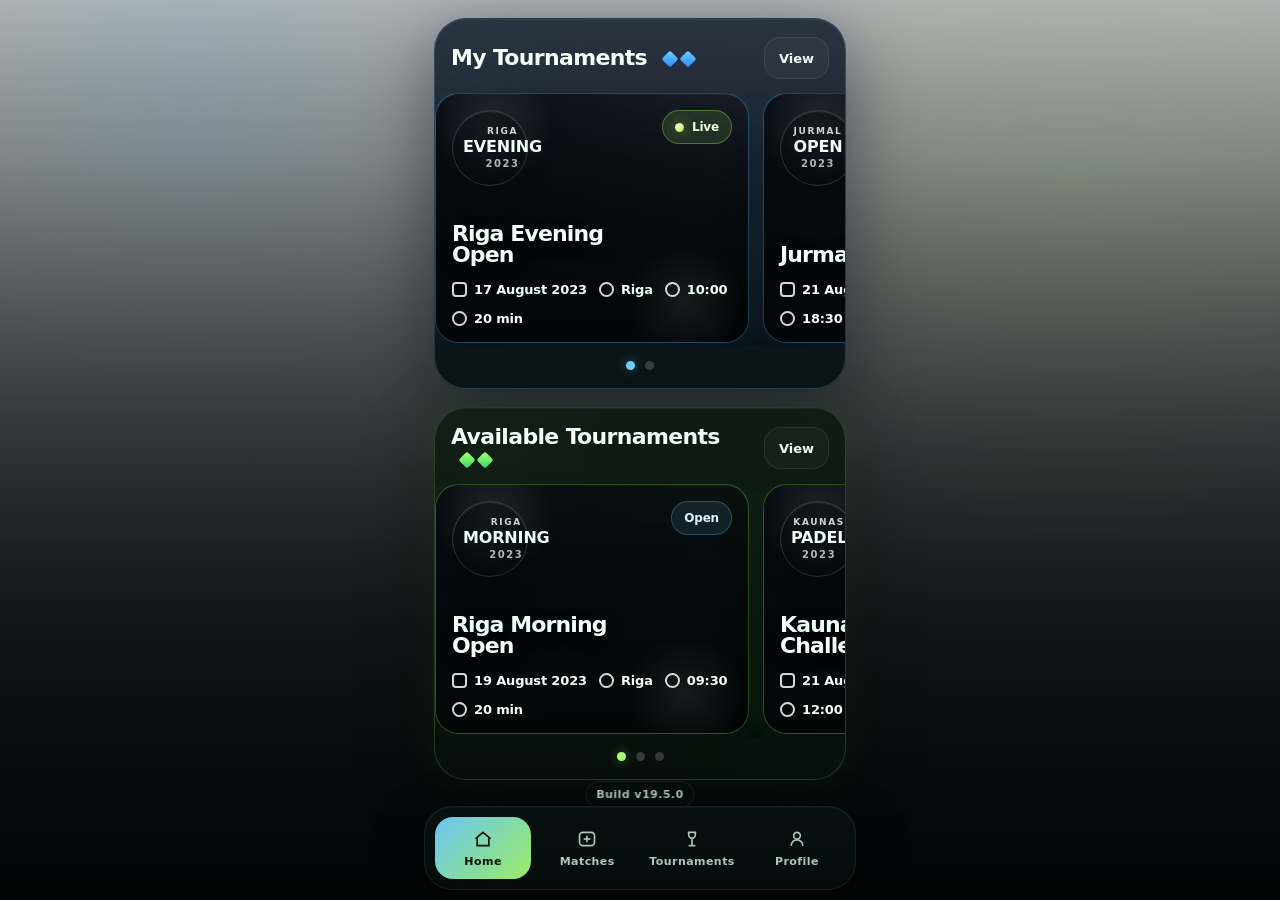
==== docs/index.html @ 90d74aa2 "Bump build to v19.5.0, add docs output and accessibility/UX improvements ### Motivation - Publish a " ====
<!DOCTYPE html>
<html lang="en">
<head>
  <meta charset="UTF-8" />
  <meta name="viewport" content="width=device-width, initial-scale=1.0, viewport-fit=cover" />
  <meta name="theme-color" content="#05100f" />
  <meta http-equiv="Cache-Control" content="no-cache, no-store, must-revalidate" />
  <meta http-equiv="Pragma" content="no-cache" />
  <meta http-equiv="Expires" content="0" />
  <title>Padel OS v19.5.0</title>
  <style>
    :root{
      --bg:#06100f;
      --panel:rgba(7,16,17,.75);
      --panel-2:rgba(8,18,18,.88);
      --text:#f3fff9;
      --muted:#afc6bc;
      --muted2:#7f958c;
      --line:rgba(255,255,255,.08);
      --blue:#70cfff;
      --blue2:#2b87ff;
      --green:#a8ff6d;
      --green2:#39d96c;
      --shadow:0 24px 72px rgba(0,0,0,.46);
      --radius-xl:30px;
      --radius-lg:24px;
      --radius-md:18px;
      --page:440px;
      --safe: max(12px, env(safe-area-inset-bottom));
    }
    *{box-sizing:border-box}
    *:focus-visible{
      outline:2px solid rgba(168,255,109,.92);
      outline-offset:3px;
    }
    html,body{height:100%}
    body{
      margin:0;
      color:var(--text);
      font-family:Inter, ui-sans-serif, system-ui, -apple-system, Segoe UI, Roboto, Arial, sans-serif;
      background:
        radial-gradient(circle at 15% 10%, rgba(112,207,255,.18), transparent 22%),
        radial-gradient(circle at 84% 20%, rgba(168,255,109,.12), transparent 28%),
        linear-gradient(180deg, rgba(4,10,16,.20), rgba(4,8,9,.92)),
        url('assets/background.jpg') center/cover fixed no-repeat;
      overflow-x:hidden;
      letter-spacing:-.01em;
    }
    body::before{
      content:"";
      position:fixed; inset:0; z-index:0; pointer-events:none;
      background:
        linear-gradient(180deg, rgba(2,6,8,.14) 0%, rgba(3,7,8,.26) 18%, rgba(4,8,9,.82) 70%, rgba(2,5,5,.96) 100%);
    }
    .app{
      position:relative; z-index:1;
      max-width:var(--page);
      min-height:100%;
      margin:0 auto;
      padding:18px 14px calc(96px + var(--safe));
    }
    .page{display:none}
    .page.active{display:block}
    .sr-only{
      position:absolute!important;
      width:1px;height:1px;
      padding:0;margin:-1px;overflow:hidden;
      clip:rect(0,0,0,0);white-space:nowrap;border:0;
    }
    .glass{
      backdrop-filter: blur(18px) saturate(125%);
      -webkit-backdrop-filter: blur(18px) saturate(125%);
    }
    .section-shell{
      border-radius:32px;
      padding:18px 0 16px;
      border:1px solid rgba(255,255,255,.08);
      overflow:hidden;
      box-shadow: var(--shadow), inset 0 1px 0 rgba(255,255,255,.05);
    }
    .shell-blue{
      background:
        linear-gradient(180deg, rgba(8,18,35,.78), rgba(7,16,18,.92)),
        radial-gradient(circle at 10% 16%, rgba(112,207,255,.17), transparent 26%),
        radial-gradient(circle at 88% 82%, rgba(43,135,255,.13), transparent 30%);
      border-color:rgba(112,207,255,.18);
      box-shadow: var(--shadow), inset 0 1px 0 rgba(255,255,255,.05), 0 0 42px rgba(67,138,255,.10);
    }
    .shell-green{
      background:
        linear-gradient(180deg, rgba(12,24,15,.82), rgba(7,16,12,.94)),
        radial-gradient(circle at 14% 16%, rgba(168,255,109,.12), transparent 28%),
        radial-gradient(circle at 86% 84%, rgba(57,217,108,.12), transparent 32%);
      border-color:rgba(168,255,109,.18);
      box-shadow: var(--shadow), inset 0 1px 0 rgba(255,255,255,.05), 0 0 42px rgba(100,255,120,.09);
    }
    .head{
      padding:0 16px 14px;
      display:flex; align-items:center; justify-content:space-between; gap:10px;
    }
    .head h2{
      margin:0;
      font-size:22px;
      line-height:1;
      letter-spacing:-.03em;
      font-weight:900;
    }
    .diamonds{display:inline-flex; gap:6px; margin-left:10px; vertical-align:middle}
    .diamonds span{
      width:12px; height:12px; transform:rotate(45deg); border-radius:2px;
      display:inline-block;
    }
    .shell-blue .diamonds span{background:linear-gradient(135deg, var(--blue), var(--blue2))}
    .shell-green .diamonds span{background:linear-gradient(135deg, var(--green), var(--green2))}
    .ghost{
      min-height:42px; padding:0 14px; border-radius:16px;
      background:rgba(255,255,255,.03);
      border:1px solid rgba(255,255,255,.08);
      color:var(--text);
      font:inherit; font-size:13px; font-weight:800;
    }
    .rail{
      display:flex; gap:14px; overflow-x:auto;
      padding:0 16px 4px;
      scroll-snap-type:x mandatory;
      scrollbar-width:none;
      -webkit-overflow-scrolling:touch;
    }
    .rail::-webkit-scrollbar{display:none}
    .card{
      position:relative;
      flex:0 0 calc(100% - 64px);
      min-height:250px;
      border-radius:24px;
      overflow:hidden;
      border:1px solid rgba(255,255,255,.12);
      box-shadow: 0 18px 40px rgba(0,0,0,.34), inset 0 1px 0 rgba(255,255,255,.06);
      scroll-snap-align:start;
      cursor:pointer;
      background:
        linear-gradient(180deg, rgba(3,7,10,.10), rgba(4,8,9,.84)),
        url('assets/background.jpg') center/cover no-repeat;
    }
    .card::before{
      content:"";
      position:absolute; inset:0;
      background:
        linear-gradient(180deg, rgba(4,9,16,.10), rgba(4,8,12,.35) 24%, rgba(3,6,6,.88) 100%),
        linear-gradient(90deg, rgba(5,10,18,.84) 0%, rgba(5,10,18,.60) 42%, rgba(5,8,8,.18) 100%);
      pointer-events:none;
    }
    .card::after{
      content:"";
      position:absolute; inset:0; pointer-events:none;
      background:
        radial-gradient(circle at 18% 12%, rgba(255,255,255,.11), transparent 18%),
        radial-gradient(circle at 80% 84%, rgba(255,255,255,.08), transparent 18%);
    }
    .blue-card{
      border-color:rgba(112,207,255,.28);
      box-shadow: 0 18px 40px rgba(0,0,0,.34), inset 0 1px 0 rgba(255,255,255,.06), 0 0 28px rgba(76,160,255,.12);
    }
    .green-card{
      border-color:rgba(168,255,109,.28);
      box-shadow: 0 18px 40px rgba(0,0,0,.34), inset 0 1px 0 rgba(255,255,255,.06), 0 0 28px rgba(92,255,122,.10);
    }
    .card-inner{
      position:relative; z-index:1; height:100%;
      display:flex; flex-direction:column;
      padding:16px;
    }
    .card-top{
      display:flex; align-items:flex-start; justify-content:space-between; gap:10px;
    }
    .logo{
      width:76px; height:76px; border-radius:50%;
      border:1px solid rgba(255,255,255,.16);
      background:rgba(4,11,14,.45);
      display:grid; place-items:center;
      box-shadow:0 10px 26px rgba(0,0,0,.28), inset 0 1px 0 rgba(255,255,255,.10);
      text-align:center; padding:10px;
      font-weight:900; text-transform:uppercase; line-height:1.02;
    }
    .logo .s1{font-size:9px; letter-spacing:.18em; opacity:.82}
    .logo .s2{font-size:16px; margin-top:3px}
    .logo .s3{font-size:10px; letter-spacing:.16em; opacity:.70; margin-top:3px}
    .badge{
      min-height:34px; padding:0 12px; border-radius:999px;
      display:inline-flex; align-items:center; gap:8px;
      font-size:12px; font-weight:900;
      border:1px solid rgba(255,255,255,.14);
      background:rgba(255,255,255,.05);
    }
    .badge.live{
      background:rgba(180,255,108,.12);
      border-color:rgba(180,255,108,.32);
      color:#f1ffd9;
    }
    .badge.open{
      background:rgba(112,207,255,.10);
      border-color:rgba(112,207,255,.28);
      color:#dcf5ff;
    }
    .dot{
      width:9px; height:9px; border-radius:50%;
      background:radial-gradient(circle at 40% 40%, #f7ffdc 0 25%, #ccff68 45%, #8ce14f 100%);
      box-shadow:0 0 14px rgba(198,255,99,.40);
    }
    .title{
      margin-top:auto;
      font-size:22px;
      line-height:.98;
      letter-spacing:-.04em;
      font-weight:900;
      max-width:11ch;
      text-shadow:0 4px 22px rgba(0,0,0,.24);
    }
    .meta{
      margin-top:16px;
      display:flex; flex-wrap:wrap; gap:14px 12px;
      font-size:13px; font-weight:700;
    }
    .meta span{
      display:inline-flex; align-items:center; gap:7px;
    }
    .meta i{
      width:15px; height:15px; display:inline-block;
      border:2px solid currentColor; border-radius:4px; opacity:.85;
    }
    .dots{
      display:flex; justify-content:center; gap:10px; padding:14px 0 2px;
    }
    .dots span{
      width:9px; height:9px; border-radius:50%; background:rgba(255,255,255,.18);
    }
    .shell-blue .dots span.active{background:var(--blue); box-shadow:0 0 12px rgba(112,207,255,.42)}
    .shell-green .dots span.active{background:var(--green); box-shadow:0 0 12px rgba(168,255,109,.38)}
    .section-gap{display:flex; flex-direction:column; gap:18px}

    .list-section{display:flex; flex-direction:column; gap:12px}
    .match-card{
      padding:16px;
      border-radius:24px;
      border:1px solid rgba(255,255,255,.08);
      background:linear-gradient(180deg, rgba(9,20,19,.84), rgba(7,14,14,.94));
      box-shadow: var(--shadow), inset 0 1px 0 rgba(255,255,255,.05);
    }
    .row{display:flex; align-items:center; justify-content:space-between; gap:12px}
    .tournament-kicker{font-size:13px; color:var(--muted2); margin-bottom:2px}
    .match-title{font-size:24px; font-weight:900; letter-spacing:-.03em}
    .pill{
      padding:9px 12px; border-radius:999px; font-size:12px; font-weight:800;
      border:1px solid rgba(255,255,255,.08);
      background:rgba(255,255,255,.04);
    }
    .teams{
      display:grid; grid-template-columns:1fr auto 1fr; gap:12px; align-items:start;
      margin-top:14px;
    }
    .team:last-child{text-align:right}
    .team .name{font-size:18px; font-weight:860}
    .team .players{margin-top:6px; font-size:12px; color:var(--muted)}
    .vs{padding-top:4px; font-size:14px; letter-spacing:.18em; color:var(--muted2); font-weight:900}
    .chips{display:flex; flex-wrap:wrap; gap:8px; margin-top:14px}
    .chip{
      padding:9px 12px; border-radius:14px; font-size:12px; font-weight:760;
      background:rgba(255,255,255,.04); border:1px solid rgba(255,255,255,.08);
    }
    .actions{display:grid; grid-template-columns:1fr auto; gap:10px; margin-top:14px}
    .btn{
      min-height:52px; border-radius:16px; border:0; cursor:pointer;
      padding:0 16px; font:inherit; font-weight:860;
    }
    .btn-primary{
      background:linear-gradient(135deg, rgba(112,207,255,.95), rgba(168,255,109,.92));
      color:#04110c;
      box-shadow:0 10px 28px rgba(76,160,255,.18), 0 10px 28px rgba(92,255,122,.10), inset 0 1px 0 rgba(255,255,255,.28);
    }
    .btn-secondary{
      background:rgba(255,255,255,.04); color:var(--text);
      border:1px solid rgba(255,255,255,.08);
    }
    .matches-head,.base-head{
      display:flex; align-items:center; justify-content:space-between; gap:12px; margin-bottom:12px;
    }
    .base-head h1,.matches-head h1{
      margin:0; font-size:30px; line-height:.95; letter-spacing:-.04em; font-weight:900;
    }
    .matches-sub{font-size:13px; color:var(--muted); margin-top:6px}
    .empty{
      padding:18px; border-radius:18px;
      border:1px dashed rgba(255,255,255,.12);
      background:rgba(255,255,255,.02);
      color:var(--muted);
    }
    .t-list-card{
      padding:16px; border-radius:22px;
      background:linear-gradient(180deg, rgba(9,20,19,.84), rgba(7,14,14,.94));
      border:1px solid rgba(255,255,255,.08);
      box-shadow: 0 14px 34px rgba(0,0,0,.30), inset 0 1px 0 rgba(255,255,255,.04);
    }
    .sub{margin-top:6px; font-size:13px; color:var(--muted)}
    .meta-mini{display:flex; gap:8px; flex-wrap:wrap; margin-top:12px}
    .profile{
      padding:18px; border-radius:28px;
      background:linear-gradient(180deg, rgba(9,20,19,.84), rgba(7,14,14,.94));
      border:1px solid rgba(255,255,255,.08);
      box-shadow: var(--shadow);
    }
    .profile-top{display:flex; gap:14px; align-items:center}
    .avatar{
      width:72px; height:72px; border-radius:22px;
      display:grid; place-items:center;
      background:linear-gradient(135deg, rgba(112,207,255,.95), rgba(168,255,109,.92));
      color:#04110c; font-size:28px; font-weight:900;
    }
    .profile h1{margin:0; font-size:28px; line-height:.98}
    .kv{display:grid; grid-template-columns:repeat(3,1fr); gap:10px; margin-top:14px}
    .kv div{
      padding:12px; border-radius:16px;
      background:rgba(255,255,255,.03); border:1px solid rgba(255,255,255,.08);
    }
    .kv small{display:block; color:var(--muted2); font-size:11px; letter-spacing:.14em; text-transform:uppercase; font-weight:800}
    .kv strong{display:block; margin-top:8px; font-size:22px}

    .bottom{
      position:fixed; z-index:30; left:50%; transform:translateX(-50%);
      bottom:calc(10px + env(safe-area-inset-bottom));
      width:min(calc(100% - 20px), calc(var(--page) - 8px));
      display:grid; grid-template-columns:repeat(4,1fr); gap:8px;
      padding:10px;
      border-radius:28px;
      background:linear-gradient(180deg, rgba(8,18,18,.88), rgba(6,12,12,.96));
      border:1px solid rgba(255,255,255,.08);
      box-shadow:0 18px 52px rgba(0,0,0,.46), inset 0 1px 0 rgba(255,255,255,.04);
      backdrop-filter:blur(18px) saturate(130%);
      -webkit-backdrop-filter:blur(18px) saturate(130%);
    }
    .build-version{
      position:fixed;
      z-index:20;
      left:50%;
      transform:translateX(-50%);
      bottom:calc(92px + env(safe-area-inset-bottom));
      padding:6px 10px;
      border-radius:999px;
      font-size:11px;
      font-weight:800;
      letter-spacing:.04em;
      color:var(--muted);
      background:rgba(6,14,14,.72);
      border:1px solid rgba(255,255,255,.09);
      backdrop-filter:blur(10px);
      -webkit-backdrop-filter:blur(10px);
    }
    .nav{
      min-height:62px;
      border:0; border-radius:18px;
      background:transparent; color:var(--muted);
      display:grid; justify-items:center; align-content:center; gap:6px;
      font:inherit; font-size:11px; font-weight:800; letter-spacing:.04em;
      cursor:pointer;
    }
    .nav.active{
      color:#04110c;
      background:linear-gradient(135deg, rgba(112,207,255,.95), rgba(168,255,109,.92));
    }
    .nav svg{width:20px; height:20px}

    .modal-backdrop{
      position:fixed; inset:0; z-index:40; display:none; align-items:end;
      padding:18px; background:rgba(2,6,6,.64); backdrop-filter:blur(14px);
    }
    .modal-backdrop.show{display:grid}
    .modal{
      width:100%; max-width:var(--page); margin:0 auto;
      padding:18px; border-radius:26px;
      background:linear-gradient(180deg, rgba(10,23,20,.94), rgba(7,16,14,.98));
      border:1px solid rgba(255,255,255,.10);
      box-shadow: var(--shadow);
    }
    .modal h3{margin:0 0 8px; font-size:24px}
    .modal p{margin:0; color:var(--muted); font-size:14px; line-height:1.5}
    .score-grid{display:grid; grid-template-columns:1fr auto 1fr; gap:12px; margin-top:16px; align-items:center}
    .score-box{padding:14px; border-radius:18px; background:rgba(255,255,255,.04); border:1px solid rgba(255,255,255,.08)}
    .score-box label{display:block; margin-bottom:8px; font-size:12px; color:var(--muted)}
    .score-box input{
      width:100%; min-height:54px; border-radius:14px; outline:none;
      border:1px solid rgba(255,255,255,.10); background:rgba(2,8,7,.6);
      color:var(--text); font-size:24px; text-align:center; font-weight:900;
    }
    .modal-actions{display:grid; grid-template-columns:1fr 1fr; gap:10px; margin-top:16px}

    @media (max-width:380px){
      .card{flex-basis:calc(100% - 52px)}
      .actions,.modal-actions{grid-template-columns:1fr}
    }
    @media (prefers-reduced-motion:reduce){
      *{
        scroll-behavior:auto!important;
        transition:none!important;
        animation:none!important;
      }
    }
  </style>
</head>
<body>
  <div id="statusLive" class="sr-only" aria-live="polite"></div>
  <div class="app">
    <main id="home" class="page active">
      <div class="section-gap">
        <section class="section-shell shell-blue glass">
          <div class="head">
            <h2>My Tournaments <span class="diamonds"><span></span><span></span></span></h2>
            <button class="ghost" data-page="tournaments">View</button>
          </div>
          <div class="rail" id="myRail"></div>
          <div class="dots" id="myDots"></div>
        </section>

        <section class="section-shell shell-green glass">
          <div class="head">
            <h2>Available Tournaments <span class="diamonds"><span></span><span></span></span></h2>
            <button class="ghost" data-page="tournaments">View</button>
          </div>
          <div class="rail" id="availRail"></div>
          <div class="dots" id="availDots"></div>
        </section>
      </div>
    </main>

    <main id="matches" class="page">
      <section>
        <div class="matches-head">
          <div>
            <h1>Live Tournament</h1>
            <div class="matches-sub">Only one active tournament is shown here.</div>
          </div>
          <div class="pill" id="liveTournamentBadge">Live</div>
        </div>
        <div id="liveTournamentBlock"></div>
        <div style="height:12px"></div>
        <div class="base-head"><h1>Matches</h1><div class="pill">Only this tournament</div></div>
        <div id="matchesList"></div>
      </section>
    </main>

    <main id="tournaments" class="page">
      <section>
        <div class="base-head"><h1>Tournaments</h1><div class="pill">Join / Withdraw</div></div>
        <div id="tournamentsList"></div>
      </section>
    </main>

    <main id="profile" class="page">
      <section class="profile glass">
        <div class="profile-top">
          <div class="avatar">NP</div>
          <div>
            <h1>Nikolaj P.</h1>
            <div class="sub">Club player · Tournament OS</div>
          </div>
        </div>
        <div class="kv">
          <div><small>Joined</small><strong id="pJoined">0</strong></div>
          <div><small>Matches</small><strong id="pMatches">0</strong></div>
          <div><small>Live</small><strong id="pLive">0</strong></div>
        </div>
      </section>
    </main>
  </div>

  <div id="buildVersion" class="build-version">Build v19.5.0</div>

  <nav class="bottom">
    <button class="nav active" data-page="home" aria-label="Home">
      <svg viewBox="0 0 24 24" fill="none" stroke="currentColor" stroke-width="2"><path d="M3 11.5 12 4l9 7.5"/><path d="M5 10.5V20h14v-9.5"/></svg>
      <span>Home</span>
    </button>
    <button class="nav" data-page="matches" aria-label="Matches">
      <svg viewBox="0 0 24 24" fill="none" stroke="currentColor" stroke-width="2"><rect x="3" y="4" width="18" height="16" rx="4"/><path d="M8 12h8"/><path d="M12 8v8"/></svg>
      <span>Matches</span>
    </button>
    <button class="nav" data-page="tournaments" aria-label="Tournaments">
      <svg viewBox="0 0 24 24" fill="none" stroke="currentColor" stroke-width="2"><path d="M7 4h10"/><path d="M8 4v3a4 4 0 0 0 8 0V4"/><path d="M8 20h8"/><path d="M12 11v9"/></svg>
      <span>Tournaments</span>
    </button>
    <button class="nav" data-page="profile" aria-label="Profile">
      <svg viewBox="0 0 24 24" fill="none" stroke="currentColor" stroke-width="2"><circle cx="12" cy="8" r="4"/><path d="M5 20a7 7 0 0 1 14 0"/></svg>
      <span>Profile</span>
    </button>
  </nav>

  <div id="modalBackdrop" class="modal-backdrop" role="dialog" aria-modal="true" aria-labelledby="modalTitle" aria-describedby="modalText">
    <div class="modal glass">
      <h3 id="modalTitle">Enter result</h3>
      <p id="modalText">Submit score for the selected live match.</p>
      <div class="score-grid">
        <div class="score-box"><label>Team 1</label><input id="score1" type="number" min="0" max="99" value="0"></div>
        <div class="vs">V-S</div>
        <div class="score-box"><label>Team 2</label><input id="score2" type="number" min="0" max="99" value="0"></div>
      </div>
      <div class="modal-actions">
        <button class="btn btn-secondary" id="cancelModal">Cancel</button>
        <button class="btn btn-primary" id="saveModal">Save result</button>
      </div>
    </div>
  </div>

  <script>
    (() => {
      const KEY = 'padel.v19.5.status-flow';
      const BUILD_VERSION = 'v19.5.0';
      const PLAYER_ID = 'p1';
      const PLAYER_NAME = 'Nikolaj P.';
      const SAFE_PAGES = new Set(['home','matches','tournaments','profile']);
      const seed = {
        player:{id:'p1', name:'Nikolaj P.'},
        tournaments:[
          {id:'t1', name:'Riga Evening Open', date:'17 August 2023', city:'Riga', start:'10:00', duration:'20 min', status:'live', myStatus:'joined'},
          {id:'t2', name:'Jurmala Open', date:'21 August 2023', city:'Jurmala', start:'18:30', duration:'25 min', status:'close', myStatus:'joined'},
          {id:'t3', name:'Riga Morning Open', date:'19 August 2023', city:'Riga', start:'09:30', duration:'20 min', status:'open', myStatus:'open'},
          {id:'t4', name:'Kaunas Padel Challenge', date:'21 August 2023', city:'Kaunas', start:'12:00', duration:'30 min', status:'open', myStatus:'open'},
          {id:'t5', name:'Tartu Summer Cup', date:'26 August 2023', city:'Tartu', start:'10:00', duration:'20 min', status:'open', myStatus:'open'}
        ],
        matches:[
          {id:'m1', tournamentId:'t1', time:'10:00', court:'Court 1', team1:'Team 1', team2:'Team 2', team1Players:['Nikolaj P.','Armands K.'], team2Players:['Mikus R.','Edgars S.'], score1:1, score2:1, resultAuthor:null, status:'live'},
          {id:'m2', tournamentId:'t1', time:'10:20', court:'Court 2', team1:'Team 1', team2:'Team 2', team1Players:['Nikolaj P.','Armands K.'], team2Players:['Mikus R.','Edgars S.'], score1:null, score2:null, resultAuthor:null, status:'scheduled'}
        ]
      };

      function load(){
        try{
          const raw = localStorage.getItem(KEY);
          if(raw){
            const parsed = JSON.parse(raw);
            parsed.tournaments = (parsed.tournaments || []).map(t => (
              t.status === 'scheduled' ? {...t, status:'close'} : t
            ));
            return parsed;
          }
        }catch(e){}
        localStorage.setItem(KEY, JSON.stringify(seed));
        return JSON.parse(JSON.stringify(seed));
      }
      let state = load();
      function save(){ localStorage.setItem(KEY, JSON.stringify(state)); }
      function announce(text){
        const live = document.getElementById('statusLive');
        live.textContent = '';
        requestAnimationFrame(() => { live.textContent = text; });
      }
      function clampScore(v){
        const num = Number(v);
        if(!Number.isFinite(num)) return 0;
        return Math.max(0, Math.min(99, Math.round(num)));
      }

      const pages = ['home','matches','tournaments','profile'];
      function go(page){
        const safePage = SAFE_PAGES.has(page) ? page : 'home';
        document.querySelectorAll('.nav').forEach(btn => btn.classList.toggle('active', btn.dataset.page === safePage));
        pages.forEach(id => document.getElementById(id).classList.toggle('active', id === safePage));
        location.hash = safePage;
      }
      document.querySelectorAll('[data-page]').forEach(btn => btn.addEventListener('click', () => go(btn.dataset.page)));
      go((location.hash || '#home').replace('#',''));
      document.getElementById('buildVersion').textContent = `Build ${BUILD_VERSION}`;
      document.title = `Padel OS ${BUILD_VERSION}`;

      function logoWords(name){
        const w = name.split(' ');
        return {a:(w[0]||'').slice(0,6), b:(w[1]||w[0]||'').slice(0,8), y:'2023'};
      }
      function toneClass(t){ return t.myStatus === 'joined' ? 'blue-card' : 'green-card'; }
      function badgeMarkup(t){
        if(t.status === 'live') return `<div class="badge live"><span class="dot"></span>Live</div>`;
        if(t.status === 'close') return `<div class="badge open">Close</div>`;
        return `<div class="badge open">Open</div>`;
      }
      function cardMarkup(t, type){
        const logo = logoWords(t.name);
        const tone = type === 'my' ? 'blue-card' : 'green-card';
        return `
          <article class="card ${tone}" role="button" tabindex="0" aria-label="Open ${t.name}" data-open="${t.id}" data-type="${type}">
            <div class="card-inner">
              <div class="card-top">
                <div class="logo">
                  <div>
                    <div class="s1">${logo.a}</div>
                    <div class="s2">${logo.b}</div>
                    <div class="s3">${logo.y}</div>
                  </div>
                </div>
                ${badgeMarkup(t)}
              </div>
              <div class="title">${t.name}</div>
              <div class="meta">
                <span><i></i>${t.date}</span>
                <span><i style="border-radius:50%"></i>${t.city}</span>
                <span><i style="border-radius:50%"></i>${t.start}</span>
                <span><i style="border-radius:50%"></i>${t.duration}</span>
              </div>
            </div>
          </article>`;
      }

      let selectedTournamentId = null;
      function bindCardBehavior(){
        document.querySelectorAll('[data-open]').forEach(el => {
          const openCard = () => {
            const t = state.tournaments.find(x => x.id === el.dataset.open);
            if(!t) return;
            if(t.status === 'live' && t.myStatus === 'joined'){
              selectedTournamentId = t.id;
              go('matches');
            } else {
              go('tournaments');
            }
          };
          el.addEventListener('click', openCard);
          el.addEventListener('keydown', (event) => {
            if(event.key === 'Enter' || event.key === ' '){
              event.preventDefault();
              openCard();
            }
          });
        });
      }
      function bindRailDots(railId, dotsId){
        const rail = document.getElementById(railId);
        const dots = document.getElementById(dotsId);
        if(!rail || !dots) return;
        const update = () => {
          const cards = [...rail.querySelectorAll('.card')];
          if(!cards.length) return;
          const railLeft = rail.getBoundingClientRect().left;
          let activeIndex = 0;
          let minDelta = Number.POSITIVE_INFINITY;
          cards.forEach((card, idx) => {
            const delta = Math.abs(card.getBoundingClientRect().left - railLeft);
            if(delta < minDelta){
              minDelta = delta;
              activeIndex = idx;
            }
          });
          [...dots.children].forEach((dot, idx) => dot.classList.toggle('active', idx === activeIndex));
        };
        rail.addEventListener('scroll', update, {passive:true});
        update();
      }

      function renderHome(){
        const my = state.tournaments.filter(t => t.myStatus === 'joined');
        const avail = state.tournaments.filter(t => t.myStatus === 'open');
        document.getElementById('myRail').innerHTML = my.map(t => cardMarkup(t, 'my')).join('');
        document.getElementById('availRail').innerHTML = avail.map(t => cardMarkup(t, 'available')).join('');
        document.getElementById('myDots').innerHTML = my.map((_,i) => `<span class="${i===0?'active':''}"></span>`).join('');
        document.getElementById('availDots').innerHTML = avail.map((_,i) => `<span class="${i===0?'active':''}"></span>`).join('');

        bindCardBehavior();
        bindRailDots('myRail', 'myDots');
        bindRailDots('availRail', 'availDots');
      }

      function currentTournament(){
        const bySelection = selectedTournamentId
          ? state.tournaments.find(t => t.id === selectedTournamentId && t.myStatus === 'joined')
          : null;
        if(bySelection) return bySelection;
        return state.tournaments.find(t => t.status === 'live' && t.myStatus === 'joined') || null;
      }

      function matchMarkup(m){
        const score = m.score1 == null ? '—' : `${m.score1} - ${m.score2}`;
        return `
          <article class="match-card glass">
            <div class="row">
              <div>
                <div class="tournament-kicker">${m.time} · ${m.court}</div>
                <div class="match-title">${score}</div>
              </div>
              <div class="pill">${m.status === 'live' ? 'Live match' : 'Scheduled'}</div>
            </div>
            <div class="teams">
              <div class="team">
                <div class="name">${m.team1}</div>
                <div class="players">${m.team1Players.join(', ')}</div>
              </div>
              <div class="vs">V-S</div>
              <div class="team">
                <div class="name">${m.team2}</div>
                <div class="players">${m.team2Players.join(', ')}</div>
              </div>
            </div>
            <div class="chips">
              <div class="chip">Result author: ${m.resultAuthor || '—'}</div>
            </div>
            <div class="actions">
              <button class="btn btn-primary result-btn" data-id="${m.id}">Enter result</button>
              <button class="btn btn-secondary" data-page="tournaments">Tournament</button>
            </div>
          </article>`;
      }

      function renderMatches(){
        const live = currentTournament();
        const block = document.getElementById('liveTournamentBlock');
        const list = document.getElementById('matchesList');
        if(!live){
          block.innerHTML = `<div class="empty">No active tournament.</div>`;
          list.innerHTML = '';
          document.getElementById('liveTournamentBadge').textContent = 'No live';
          return;
        }
        document.getElementById('liveTournamentBadge').textContent = 'Live';
        block.innerHTML = `
          <article class="t-list-card glass">
            <div class="row">
              <div>
                <div class="match-title">${live.name}</div>
                <div class="sub">${live.date} · ${live.city} · ${live.start}</div>
              </div>
              <div class="badge live"><span class="dot"></span>Live</div>
            </div>
          </article>`;
        const matches = state.matches.filter(m => m.tournamentId === live.id);
        list.innerHTML = matches.map(matchMarkup).join('');
        document.querySelectorAll('.result-btn').forEach(btn => btn.addEventListener('click', () => openModal(btn.dataset.id)));
        document.querySelectorAll('#matches [data-page]').forEach(btn => btn.addEventListener('click', () => go(btn.dataset.page)));
      }

      function tournamentRow(t){
        const action = t.myStatus === 'open'
          ? `<button class="btn btn-primary join-btn" data-id="${t.id}" style="width:100%">Join tournament</button>`
          : t.status !== 'live'
            ? `<button class="btn btn-secondary withdraw-btn" data-id="${t.id}" style="width:100%">Withdraw</button>`
            : '';
        const badge = t.status === 'live'
          ? `<div class="badge live"><span class="dot"></span>Live</div>`
          : t.status === 'close'
            ? `<div class="badge open">Close</div>`
            : `<div class="badge open">Open</div>`;
        return `
          <article class="t-list-card glass">
            <div class="row">
              <div>
                <div class="match-title">${t.name}</div>
                <div class="sub">${t.date} · ${t.city} · ${t.start}</div>
              </div>
              ${badge}
            </div>
            ${action ? `<div style="margin-top:14px">${action}</div>` : ''}
          </article>`;
      }

      function renderTournaments(){
        document.getElementById('tournamentsList').innerHTML = state.tournaments.map(tournamentRow).join('');
        document.querySelectorAll('.join-btn').forEach(btn => btn.addEventListener('click', () => {
          const t = state.tournaments.find(x => x.id === btn.dataset.id);
          if(!t) return;
          t.myStatus = 'joined';
          announce(`Joined ${t.name}`);
          save(); renderAll();
        }));
        document.querySelectorAll('.withdraw-btn').forEach(btn => btn.addEventListener('click', () => {
          const t = state.tournaments.find(x => x.id === btn.dataset.id);
          if(!t) return;
          t.myStatus = 'open';
          announce(`Withdrawn from ${t.name}`);
          save(); renderAll();
        }));
      }

      function renderProfile(){
        const joined = state.tournaments.filter(t => t.myStatus === 'joined').length;
        const live = state.tournaments.filter(t => t.status === 'live' && t.myStatus === 'joined').length;
        document.getElementById('pJoined').textContent = joined;
        document.getElementById('pMatches').textContent = state.matches.length;
        document.getElementById('pLive').textContent = live;
      }

      let activeMatchId = null;
      const modal = document.getElementById('modalBackdrop');
      function openModal(id){
        activeMatchId = id;
        const m = state.matches.find(x => x.id === id);
        if(!m) return;
        document.getElementById('modalText').textContent = `${m.team1} vs ${m.team2} · ${m.time} · ${m.court}`;
        document.getElementById('score1').value = m.score1 ?? 0;
        document.getElementById('score2').value = m.score2 ?? 0;
        modal.classList.add('show');
      }
      function closeModal(){ activeMatchId = null; modal.classList.remove('show'); }
      document.getElementById('cancelModal').addEventListener('click', closeModal);
      modal.addEventListener('click', (e) => { if(e.target === modal) closeModal(); });
      document.addEventListener('keydown', (event) => {
        if(event.key === 'Escape' && modal.classList.contains('show')) closeModal();
      });
      document.getElementById('saveModal').addEventListener('click', () => {
        if(!activeMatchId) return;
        const m = state.matches.find(x => x.id === activeMatchId);
        if(!m) return;
        m.score1 = clampScore(document.getElementById('score1').value);
        m.score2 = clampScore(document.getElementById('score2').value);
        m.resultAuthor = PLAYER_NAME;
        m.status = 'live';
        announce(`Result saved for ${m.team1} vs ${m.team2}: ${m.score1} - ${m.score2}`);
        save();
        closeModal();
        renderAll();
      });

      function renderAll(){
        renderHome();
        renderMatches();
        renderTournaments();
        renderProfile();
      }
      renderAll();
    })();
  </script>
</body>
</html>
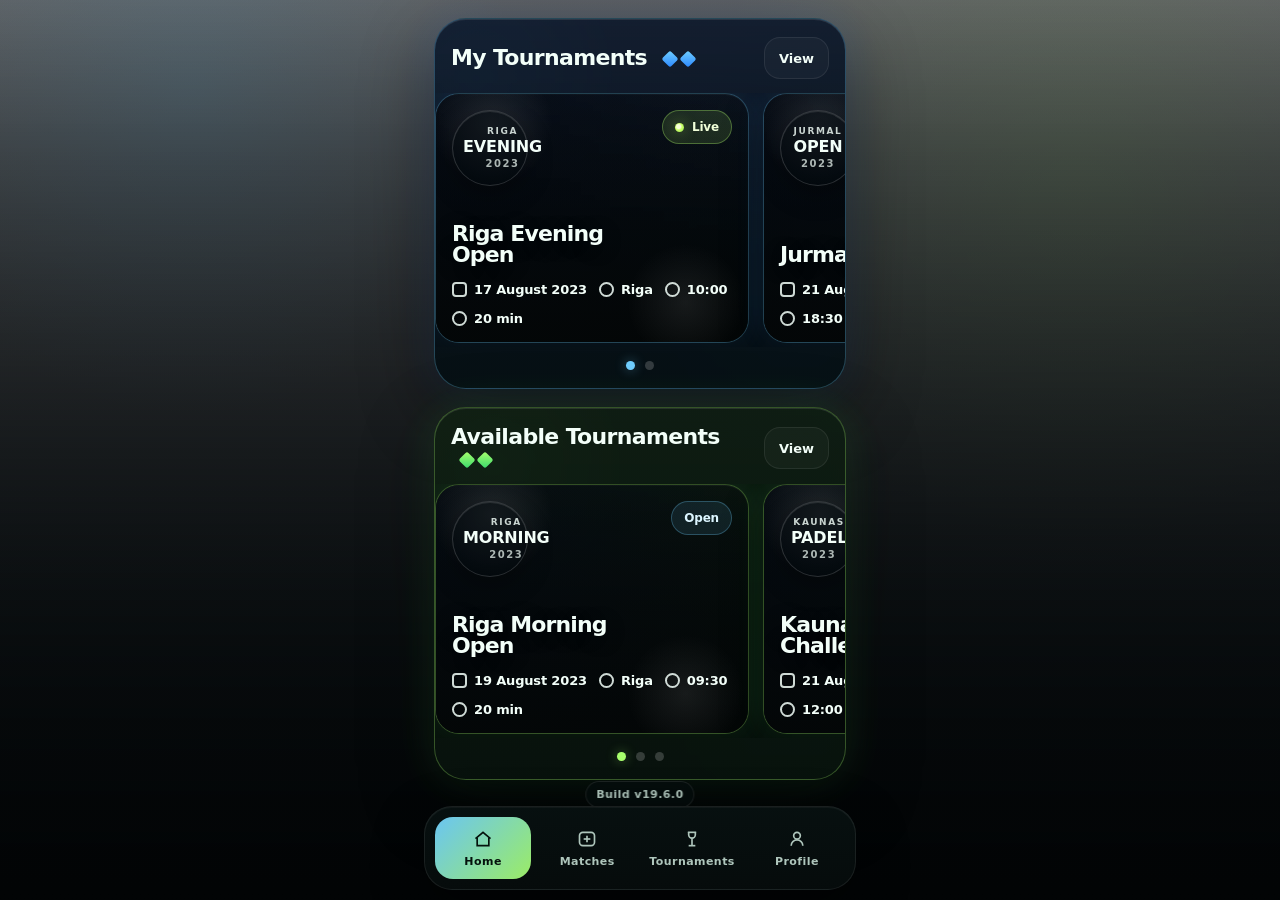
==== commit dc598c70: "Improve matches UI contrast and single-match result flow" ====
--- a/docs/index.html
+++ b/docs/index.html
@@ -7,12 +7,12 @@
   <meta http-equiv="Cache-Control" content="no-cache, no-store, must-revalidate" />
   <meta http-equiv="Pragma" content="no-cache" />
   <meta http-equiv="Expires" content="0" />
-  <title>Padel OS v19.5.0</title>
+  <title>Padel OS v19.6.0</title>
   <style>
     :root{
-      --bg:#06100f;
-      --panel:rgba(7,16,17,.75);
-      --panel-2:rgba(8,18,18,.88);
+      --bg:#03080b;
+      --panel:rgba(7,16,17,.86);
+      --panel-2:rgba(8,18,18,.94);
       --text:#f3fff9;
       --muted:#afc6bc;
       --muted2:#7f958c;
@@ -39,9 +39,9 @@
       color:var(--text);
       font-family:Inter, ui-sans-serif, system-ui, -apple-system, Segoe UI, Roboto, Arial, sans-serif;
       background:
-        radial-gradient(circle at 15% 10%, rgba(112,207,255,.18), transparent 22%),
-        radial-gradient(circle at 84% 20%, rgba(168,255,109,.12), transparent 28%),
-        linear-gradient(180deg, rgba(4,10,16,.20), rgba(4,8,9,.92)),
+        radial-gradient(circle at 15% 10%, rgba(112,207,255,.24), transparent 24%),
+        radial-gradient(circle at 84% 20%, rgba(168,255,109,.17), transparent 30%),
+        linear-gradient(180deg, rgba(2,7,12,.40), rgba(2,6,7,.97)),
         url('assets/background.jpg') center/cover fixed no-repeat;
       overflow-x:hidden;
       letter-spacing:-.01em;
@@ -50,7 +50,7 @@
       content:"";
       position:fixed; inset:0; z-index:0; pointer-events:none;
       background:
-        linear-gradient(180deg, rgba(2,6,8,.14) 0%, rgba(3,7,8,.26) 18%, rgba(4,8,9,.82) 70%, rgba(2,5,5,.96) 100%);
+        linear-gradient(180deg, rgba(1,3,6,.38) 0%, rgba(2,5,8,.54) 18%, rgba(3,7,9,.88) 70%, rgba(2,4,5,.98) 100%);
     }
     .app{
       position:relative; z-index:1;
@@ -74,25 +74,25 @@
     .section-shell{
       border-radius:32px;
       padding:18px 0 16px;
-      border:1px solid rgba(255,255,255,.08);
+      border:1px solid rgba(255,255,255,.13);
       overflow:hidden;
       box-shadow: var(--shadow), inset 0 1px 0 rgba(255,255,255,.05);
     }
     .shell-blue{
       background:
-        linear-gradient(180deg, rgba(8,18,35,.78), rgba(7,16,18,.92)),
-        radial-gradient(circle at 10% 16%, rgba(112,207,255,.17), transparent 26%),
-        radial-gradient(circle at 88% 82%, rgba(43,135,255,.13), transparent 30%);
-      border-color:rgba(112,207,255,.18);
-      box-shadow: var(--shadow), inset 0 1px 0 rgba(255,255,255,.05), 0 0 42px rgba(67,138,255,.10);
+        linear-gradient(180deg, rgba(8,20,40,.86), rgba(6,16,20,.96)),
+        radial-gradient(circle at 10% 16%, rgba(112,207,255,.24), transparent 30%),
+        radial-gradient(circle at 88% 82%, rgba(43,135,255,.18), transparent 34%);
+      border-color:rgba(112,207,255,.28);
+      box-shadow: var(--shadow), inset 0 1px 0 rgba(255,255,255,.10), 0 0 42px rgba(67,138,255,.15);
     }
     .shell-green{
       background:
-        linear-gradient(180deg, rgba(12,24,15,.82), rgba(7,16,12,.94)),
-        radial-gradient(circle at 14% 16%, rgba(168,255,109,.12), transparent 28%),
-        radial-gradient(circle at 86% 84%, rgba(57,217,108,.12), transparent 32%);
-      border-color:rgba(168,255,109,.18);
-      box-shadow: var(--shadow), inset 0 1px 0 rgba(255,255,255,.05), 0 0 42px rgba(100,255,120,.09);
+        linear-gradient(180deg, rgba(14,30,18,.88), rgba(8,18,13,.97)),
+        radial-gradient(circle at 14% 16%, rgba(168,255,109,.18), transparent 30%),
+        radial-gradient(circle at 86% 84%, rgba(57,217,108,.17), transparent 34%);
+      border-color:rgba(168,255,109,.28);
+      box-shadow: var(--shadow), inset 0 1px 0 rgba(255,255,255,.10), 0 0 42px rgba(100,255,120,.14);
     }
     .head{
       padding:0 16px 14px;
@@ -242,7 +242,7 @@
       padding:16px;
       border-radius:24px;
       border:1px solid rgba(255,255,255,.08);
-      background:linear-gradient(180deg, rgba(9,20,19,.84), rgba(7,14,14,.94));
+      background:linear-gradient(180deg, rgba(11,24,25,.92), rgba(6,12,14,.98));
       box-shadow: var(--shadow), inset 0 1px 0 rgba(255,255,255,.05);
     }
     .row{display:flex; align-items:center; justify-content:space-between; gap:12px}
@@ -295,7 +295,7 @@
     }
     .t-list-card{
       padding:16px; border-radius:22px;
-      background:linear-gradient(180deg, rgba(9,20,19,.84), rgba(7,14,14,.94));
+      background:linear-gradient(180deg, rgba(11,24,25,.92), rgba(6,12,14,.98));
       border:1px solid rgba(255,255,255,.08);
       box-shadow: 0 14px 34px rgba(0,0,0,.30), inset 0 1px 0 rgba(255,255,255,.04);
     }
@@ -303,7 +303,7 @@
     .meta-mini{display:flex; gap:8px; flex-wrap:wrap; margin-top:12px}
     .profile{
       padding:18px; border-radius:28px;
-      background:linear-gradient(180deg, rgba(9,20,19,.84), rgba(7,14,14,.94));
+      background:linear-gradient(180deg, rgba(11,24,25,.92), rgba(6,12,14,.98));
       border:1px solid rgba(255,255,255,.08);
       box-shadow: var(--shadow);
     }
@@ -390,6 +390,70 @@
       color:var(--text); font-size:24px; text-align:center; font-weight:900;
     }
     .modal-actions{display:grid; grid-template-columns:1fr 1fr; gap:10px; margin-top:16px}
+    .match-detail-head{
+      display:flex; align-items:center; justify-content:space-between; gap:10px;
+      margin-bottom:12px;
+    }
+    .match-detail-head h1{
+      margin:0;
+      font-size:30px;
+      line-height:.95;
+      letter-spacing:-.04em;
+      font-weight:900;
+    }
+    .back-btn{
+      min-height:44px;
+      border-radius:14px;
+      border:1px solid rgba(255,255,255,.12);
+      background:rgba(255,255,255,.04);
+      color:var(--text);
+      font:inherit;
+      font-size:13px;
+      font-weight:800;
+      padding:0 14px;
+      cursor:pointer;
+    }
+    .set-grid{
+      display:grid;
+      gap:12px;
+      margin-top:14px;
+    }
+    .set-row{
+      display:grid;
+      grid-template-columns:1fr auto 1fr;
+      gap:10px;
+      align-items:center;
+      padding:12px;
+      border-radius:16px;
+      border:1px solid rgba(255,255,255,.09);
+      background:rgba(255,255,255,.03);
+    }
+    .set-row label{
+      display:block;
+      margin-bottom:6px;
+      font-size:11px;
+      color:var(--muted);
+      letter-spacing:.04em;
+      text-transform:uppercase;
+      font-weight:800;
+    }
+    .set-row input{
+      width:100%;
+      min-height:48px;
+      border-radius:12px;
+      outline:none;
+      border:1px solid rgba(255,255,255,.12);
+      background:rgba(2,8,7,.65);
+      color:var(--text);
+      text-align:center;
+      font-size:22px;
+      font-weight:900;
+    }
+    .author-note{
+      margin-top:12px;
+      font-size:13px;
+      color:var(--muted);
+    }
 
     @media (max-width:380px){
       .card{flex-basis:calc(100% - 52px)}
@@ -431,17 +495,76 @@
 
     <main id="matches" class="page">
       <section>
-        <div class="matches-head">
-          <div>
-            <h1>Live Tournament</h1>
-            <div class="matches-sub">Only one active tournament is shown here.</div>
+        <div class="base-head"><h1>Matches</h1><div class="pill" id="liveTournamentBadge">Live</div></div>
+        <div id="matchesList"></div>
+      </section>
+    </main>
+
+    <main id="match-detail" class="page">
+      <section>
+        <div class="match-detail-head">
+          <h1>Match result</h1>
+          <button class="back-btn" id="backToMatches">Back</button>
+        </div>
+        <article class="match-card glass">
+          <div class="row">
+            <div>
+              <div class="tournament-kicker" id="detailMeta">10:00 · Court 1</div>
+              <div class="match-title" id="detailTitle">Team 1 vs Team 2</div>
+            </div>
+            <div class="pill" id="detailStatus">Live match</div>
           </div>
-          <div class="pill" id="liveTournamentBadge">Live</div>
-        </div>
-        <div id="liveTournamentBlock"></div>
-        <div style="height:12px"></div>
-        <div class="base-head"><h1>Matches</h1><div class="pill">Only this tournament</div></div>
-        <div id="matchesList"></div>
+          <div class="teams">
+            <div class="team">
+              <div class="name" id="detailTeam1Name">Team 1</div>
+              <div class="players" id="detailTeam1Players"></div>
+            </div>
+            <div class="vs">V-S</div>
+            <div class="team">
+              <div class="name" id="detailTeam2Name">Team 2</div>
+              <div class="players" id="detailTeam2Players"></div>
+            </div>
+          </div>
+          <div class="set-grid">
+            <div class="set-row">
+              <div>
+                <label>Set 1 · Team 1</label>
+                <input id="set1Team1" type="number" min="0" max="99" value="0">
+              </div>
+              <div class="vs">:</div>
+              <div>
+                <label>Set 1 · Team 2</label>
+                <input id="set1Team2" type="number" min="0" max="99" value="0">
+              </div>
+            </div>
+            <div class="set-row">
+              <div>
+                <label>Set 2 · Team 1</label>
+                <input id="set2Team1" type="number" min="0" max="99" value="0">
+              </div>
+              <div class="vs">:</div>
+              <div>
+                <label>Set 2 · Team 2</label>
+                <input id="set2Team2" type="number" min="0" max="99" value="0">
+              </div>
+            </div>
+            <div class="set-row">
+              <div>
+                <label>Set 3 · Team 1</label>
+                <input id="set3Team1" type="number" min="0" max="99" value="0">
+              </div>
+              <div class="vs">:</div>
+              <div>
+                <label>Set 3 · Team 2</label>
+                <input id="set3Team2" type="number" min="0" max="99" value="0">
+              </div>
+            </div>
+          </div>
+          <div class="author-note" id="resultAuthorNote">Result author: —</div>
+          <div style="margin-top:14px">
+            <button class="btn btn-primary" id="confirmResultBtn" style="width:100%">Confirm</button>
+          </div>
+        </article>
       </section>
     </main>
 
@@ -470,7 +593,7 @@
     </main>
   </div>
 
-  <div id="buildVersion" class="build-version">Build v19.5.0</div>
+  <div id="buildVersion" class="build-version">Build v19.6.0</div>
 
   <nav class="bottom">
     <button class="nav active" data-page="home" aria-label="Home">
@@ -491,7 +614,7 @@
     </button>
   </nav>
 
-  <div id="modalBackdrop" class="modal-backdrop" role="dialog" aria-modal="true" aria-labelledby="modalTitle" aria-describedby="modalText">
+  <div id="modalBackdrop" class="modal-backdrop" role="dialog" aria-modal="true" aria-labelledby="modalTitle" aria-describedby="modalText" style="display:none">
     <div class="modal glass">
       <h3 id="modalTitle">Enter result</h3>
       <p id="modalText">Submit score for the selected live match.</p>
@@ -509,11 +632,11 @@
 
   <script>
     (() => {
-      const KEY = 'padel.v19.5.status-flow';
-      const BUILD_VERSION = 'v19.5.0';
+      const KEY = 'padel.v19.6.status-flow';
+      const BUILD_VERSION = 'v19.6.0';
       const PLAYER_ID = 'p1';
       const PLAYER_NAME = 'Nikolaj P.';
-      const SAFE_PAGES = new Set(['home','matches','tournaments','profile']);
+      const SAFE_PAGES = new Set(['home','matches','tournaments','profile','match-detail']);
       const seed = {
         player:{id:'p1', name:'Nikolaj P.'},
         tournaments:[
@@ -556,7 +679,7 @@
         return Math.max(0, Math.min(99, Math.round(num)));
       }
 
-      const pages = ['home','matches','tournaments','profile'];
+      const pages = ['home','matches','tournaments','profile','match-detail'];
       function go(page){
         const safePage = SAFE_PAGES.has(page) ? page : 'home';
         document.querySelectorAll('.nav').forEach(btn => btn.classList.toggle('active', btn.dataset.page === safePage));
@@ -674,7 +797,7 @@
       function matchMarkup(m){
         const score = m.score1 == null ? '—' : `${m.score1} - ${m.score2}`;
         return `
-          <article class="match-card glass">
+          <article class="match-card glass result-card" role="button" tabindex="0" data-id="${m.id}" aria-label="Open match ${m.team1} versus ${m.team2}">
             <div class="row">
               <div>
                 <div class="tournament-kicker">${m.time} · ${m.court}</div>
@@ -696,38 +819,30 @@
             <div class="chips">
               <div class="chip">Result author: ${m.resultAuthor || '—'}</div>
             </div>
-            <div class="actions">
-              <button class="btn btn-primary result-btn" data-id="${m.id}">Enter result</button>
-              <button class="btn btn-secondary" data-page="tournaments">Tournament</button>
-            </div>
           </article>`;
       }
 
       function renderMatches(){
         const live = currentTournament();
-        const block = document.getElementById('liveTournamentBlock');
         const list = document.getElementById('matchesList');
         if(!live){
-          block.innerHTML = `<div class="empty">No active tournament.</div>`;
-          list.innerHTML = '';
+          list.innerHTML = `<div class="empty">No active tournament.</div>`;
           document.getElementById('liveTournamentBadge').textContent = 'No live';
           return;
         }
         document.getElementById('liveTournamentBadge').textContent = 'Live';
-        block.innerHTML = `
-          <article class="t-list-card glass">
-            <div class="row">
-              <div>
-                <div class="match-title">${live.name}</div>
-                <div class="sub">${live.date} · ${live.city} · ${live.start}</div>
-              </div>
-              <div class="badge live"><span class="dot"></span>Live</div>
-            </div>
-          </article>`;
         const matches = state.matches.filter(m => m.tournamentId === live.id);
         list.innerHTML = matches.map(matchMarkup).join('');
-        document.querySelectorAll('.result-btn').forEach(btn => btn.addEventListener('click', () => openModal(btn.dataset.id)));
-        document.querySelectorAll('#matches [data-page]').forEach(btn => btn.addEventListener('click', () => go(btn.dataset.page)));
+        document.querySelectorAll('.result-card').forEach(card => {
+          const openDetail = () => openMatchDetail(card.dataset.id);
+          card.addEventListener('click', openDetail);
+          card.addEventListener('keydown', (event) => {
+            if(event.key === 'Enter' || event.key === ' '){
+              event.preventDefault();
+              openDetail();
+            }
+          });
+        });
       }
 
       function tournamentRow(t){
@@ -781,33 +896,45 @@
       }
 
       let activeMatchId = null;
-      const modal = document.getElementById('modalBackdrop');
-      function openModal(id){
+      function openMatchDetail(id){
         activeMatchId = id;
         const m = state.matches.find(x => x.id === id);
         if(!m) return;
-        document.getElementById('modalText').textContent = `${m.team1} vs ${m.team2} · ${m.time} · ${m.court}`;
-        document.getElementById('score1').value = m.score1 ?? 0;
-        document.getElementById('score2').value = m.score2 ?? 0;
-        modal.classList.add('show');
-      }
-      function closeModal(){ activeMatchId = null; modal.classList.remove('show'); }
-      document.getElementById('cancelModal').addEventListener('click', closeModal);
-      modal.addEventListener('click', (e) => { if(e.target === modal) closeModal(); });
-      document.addEventListener('keydown', (event) => {
-        if(event.key === 'Escape' && modal.classList.contains('show')) closeModal();
-      });
-      document.getElementById('saveModal').addEventListener('click', () => {
+        document.getElementById('detailMeta').textContent = `${m.time} · ${m.court}`;
+        document.getElementById('detailTitle').textContent = `${m.team1} vs ${m.team2}`;
+        document.getElementById('detailStatus').textContent = m.status === 'live' ? 'Live match' : 'Scheduled';
+        document.getElementById('detailTeam1Name').textContent = m.team1;
+        document.getElementById('detailTeam2Name').textContent = m.team2;
+        document.getElementById('detailTeam1Players').textContent = m.team1Players.join(', ');
+        document.getElementById('detailTeam2Players').textContent = m.team2Players.join(', ');
+        document.getElementById('set1Team1').value = m.sets?.[0]?.team1 ?? 0;
+        document.getElementById('set1Team2').value = m.sets?.[0]?.team2 ?? 0;
+        document.getElementById('set2Team1').value = m.sets?.[1]?.team1 ?? 0;
+        document.getElementById('set2Team2').value = m.sets?.[1]?.team2 ?? 0;
+        document.getElementById('set3Team1').value = m.sets?.[2]?.team1 ?? 0;
+        document.getElementById('set3Team2').value = m.sets?.[2]?.team2 ?? 0;
+        document.getElementById('resultAuthorNote').textContent = `Result author: ${m.resultAuthor || '—'}`;
+        go('match-detail');
+      }
+
+      document.getElementById('backToMatches').addEventListener('click', () => go('matches'));
+      document.getElementById('confirmResultBtn').addEventListener('click', () => {
         if(!activeMatchId) return;
         const m = state.matches.find(x => x.id === activeMatchId);
         if(!m) return;
-        m.score1 = clampScore(document.getElementById('score1').value);
-        m.score2 = clampScore(document.getElementById('score2').value);
+        const sets = [
+          {team1: clampScore(document.getElementById('set1Team1').value), team2: clampScore(document.getElementById('set1Team2').value)},
+          {team1: clampScore(document.getElementById('set2Team1').value), team2: clampScore(document.getElementById('set2Team2').value)},
+          {team1: clampScore(document.getElementById('set3Team1').value), team2: clampScore(document.getElementById('set3Team2').value)}
+        ];
+        m.sets = sets;
+        m.score1 = sets.reduce((sum, s) => sum + s.team1, 0);
+        m.score2 = sets.reduce((sum, s) => sum + s.team2, 0);
         m.resultAuthor = PLAYER_NAME;
         m.status = 'live';
-        announce(`Result saved for ${m.team1} vs ${m.team2}: ${m.score1} - ${m.score2}`);
+        document.getElementById('resultAuthorNote').textContent = `Result author: ${m.resultAuthor}`;
+        announce(`Result confirmed for ${m.team1} vs ${m.team2}: ${m.score1} - ${m.score2}`);
         save();
-        closeModal();
         renderAll();
       });
 
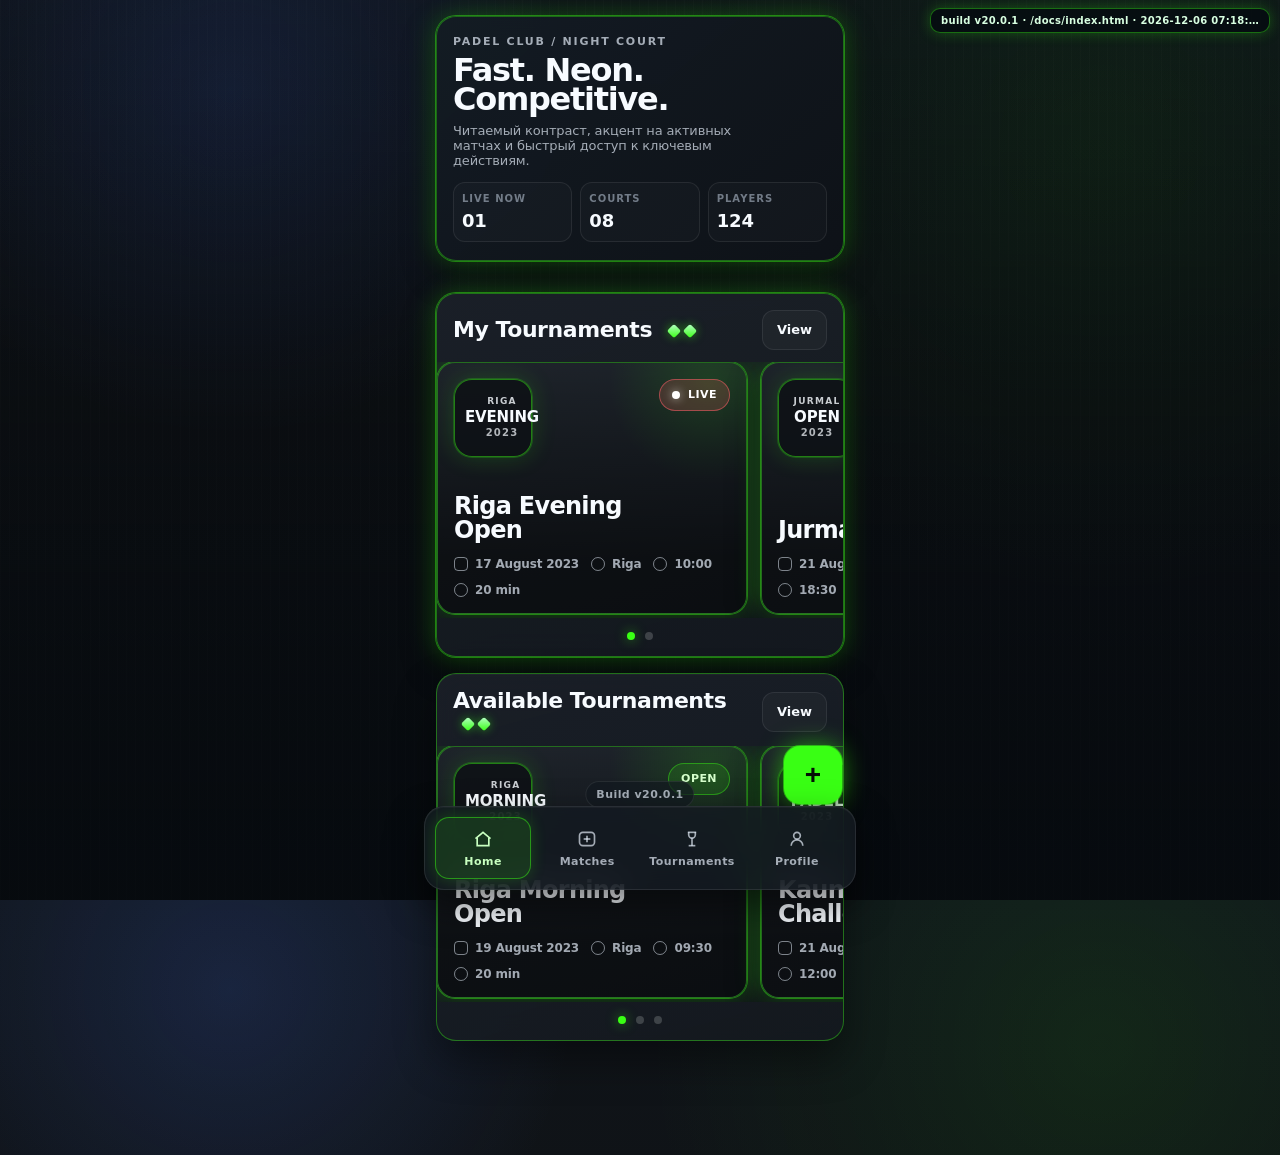
==== commit 7cfa2552: "Deploy v20.0.1 UI and live version checker without workflow changes" ====
--- a/docs/index.html
+++ b/docs/index.html
@@ -3,476 +3,235 @@
 <head>
   <meta charset="UTF-8" />
   <meta name="viewport" content="width=device-width, initial-scale=1.0, viewport-fit=cover" />
-  <meta name="theme-color" content="#05100f" />
+  <meta name="theme-color" content="#0F1215" />
   <meta http-equiv="Cache-Control" content="no-cache, no-store, must-revalidate" />
   <meta http-equiv="Pragma" content="no-cache" />
   <meta http-equiv="Expires" content="0" />
-  <title>Padel OS v19.6.0</title>
+  <title>Padel OS v20.0.1</title>
   <style>
     :root{
-      --bg:#03080b;
-      --panel:rgba(7,16,17,.86);
-      --panel-2:rgba(8,18,18,.94);
-      --text:#f3fff9;
-      --muted:#afc6bc;
-      --muted2:#7f958c;
+      --bg:#0F1215;
+      --bg-soft:#131821;
+      --card:#1A1D21;
+      --card-2:#20252c;
+      --text:#f7fbff;
+      --muted:rgba(234,243,255,.68);
+      --muted2:rgba(201,215,232,.52);
       --line:rgba(255,255,255,.08);
-      --blue:#70cfff;
-      --blue2:#2b87ff;
-      --green:#a8ff6d;
-      --green2:#39d96c;
-      --shadow:0 24px 72px rgba(0,0,0,.46);
-      --radius-xl:30px;
-      --radius-lg:24px;
-      --radius-md:18px;
+      --line-strong:rgba(57,255,20,.38);
+      --neon:#39FF14;
+      --neon-soft:rgba(57,255,20,.22);
+      --neon-glow:0 0 0 1px rgba(57,255,20,.42), 0 0 26px rgba(57,255,20,.28), 0 14px 34px rgba(0,0,0,.45);
+      --danger:#ff5f66;
+      --finished:#5a6577;
+      --radius-xl:20px;
+      --radius-lg:18px;
+      --radius-md:14px;
       --page:440px;
-      --safe: max(12px, env(safe-area-inset-bottom));
+      --safe:max(12px, env(safe-area-inset-bottom));
     }
     *{box-sizing:border-box}
-    *:focus-visible{
-      outline:2px solid rgba(168,255,109,.92);
-      outline-offset:3px;
-    }
+    *:focus-visible{outline:2px solid var(--neon);outline-offset:3px}
     html,body{height:100%}
     body{
       margin:0;
       color:var(--text);
-      font-family:Inter, ui-sans-serif, system-ui, -apple-system, Segoe UI, Roboto, Arial, sans-serif;
+      font-family:Inter,Montserrat,"SF Pro Display",ui-sans-serif,system-ui,-apple-system,Segoe UI,Roboto,Arial,sans-serif;
       background:
-        radial-gradient(circle at 15% 10%, rgba(112,207,255,.24), transparent 24%),
-        radial-gradient(circle at 84% 20%, rgba(168,255,109,.17), transparent 30%),
-        linear-gradient(180deg, rgba(2,7,12,.40), rgba(2,6,7,.97)),
-        url('assets/background.jpg') center/cover fixed no-repeat;
+        radial-gradient(circle at 18% 10%, rgba(74,120,255,.16), transparent 26%),
+        radial-gradient(circle at 86% 16%, rgba(57,255,20,.08), transparent 34%),
+        linear-gradient(180deg, #10151b 0%, #0f1215 45%, #0b0f14 100%);
       overflow-x:hidden;
       letter-spacing:-.01em;
     }
     body::before{
       content:"";
-      position:fixed; inset:0; z-index:0; pointer-events:none;
+      position:fixed;inset:0;pointer-events:none;z-index:0;
       background:
-        linear-gradient(180deg, rgba(1,3,6,.38) 0%, rgba(2,5,8,.54) 18%, rgba(3,7,9,.88) 70%, rgba(2,4,5,.98) 100%);
-    }
-    .app{
-      position:relative; z-index:1;
-      max-width:var(--page);
-      min-height:100%;
-      margin:0 auto;
-      padding:18px 14px calc(96px + var(--safe));
-    }
+        linear-gradient(180deg, rgba(6,9,14,.20), rgba(5,9,13,.72)),
+        repeating-linear-gradient(90deg, rgba(255,255,255,.015) 0 1px, transparent 1px 9px);
+    }
+    .app{position:relative;z-index:1;max-width:var(--page);min-height:100%;margin:0 auto;padding:16px 16px calc(102px + var(--safe))}
     .page{display:none}
     .page.active{display:block}
-    .sr-only{
-      position:absolute!important;
-      width:1px;height:1px;
-      padding:0;margin:-1px;overflow:hidden;
-      clip:rect(0,0,0,0);white-space:nowrap;border:0;
-    }
-    .glass{
-      backdrop-filter: blur(18px) saturate(125%);
-      -webkit-backdrop-filter: blur(18px) saturate(125%);
-    }
+    .sr-only{position:absolute!important;width:1px;height:1px;padding:0;margin:-1px;overflow:hidden;clip:rect(0,0,0,0);white-space:nowrap;border:0}
+    .glass{backdrop-filter: blur(14px) saturate(120%);-webkit-backdrop-filter: blur(14px) saturate(120%)}
+
+    .section-gap,.list-section{display:flex;flex-direction:column;gap:16px}
+    .hero-panel{
+      margin-bottom:16px;
+      border-radius:20px;
+      border:1px solid rgba(57,255,20,.35);
+      background:linear-gradient(140deg, rgba(20,28,36,.95), rgba(14,18,24,.98));
+      padding:18px 16px;
+      box-shadow:var(--neon-glow);
+    }
+    .hero-kicker{font-size:11px;letter-spacing:.16em;text-transform:uppercase;color:var(--muted);font-weight:700}
+    .hero-title{margin:8px 0 0;font-size:32px;line-height:.92;letter-spacing:-.04em;font-weight:900}
+    .hero-sub{margin:8px 0 0;font-size:13px;color:var(--muted);max-width:34ch}
+    .hero-stats{display:grid;grid-template-columns:repeat(3,1fr);gap:8px;margin-top:14px}
+    .hero-stats div{padding:10px 8px;border-radius:12px;background:rgba(255,255,255,.02);border:1px solid rgba(255,255,255,.08)}
+    .hero-stats small{display:block;font-size:10px;letter-spacing:.1em;color:var(--muted2);text-transform:uppercase;font-weight:700}
+    .hero-stats strong{display:block;margin-top:6px;font-size:18px}
+    .fab{
+      position:fixed;
+      right:max(18px, calc((100vw - var(--page)) / 2 + 18px));
+      bottom:calc(96px + env(safe-area-inset-bottom));
+      width:58px;height:58px;border-radius:16px;border:0;
+      background:var(--neon);color:#041005;font-size:28px;font-weight:900;cursor:pointer;
+      box-shadow:0 0 0 1px rgba(57,255,20,.55),0 0 24px rgba(57,255,20,.55),0 12px 24px rgba(0,0,0,.45);
+      z-index:25;
+    }
+
     .section-shell{
-      border-radius:32px;
-      padding:18px 0 16px;
-      border:1px solid rgba(255,255,255,.13);
+      border-radius:20px;
+      padding:16px 0 14px;
+      border:1px solid var(--line);
+      background:linear-gradient(165deg, rgba(30,35,44,.82), rgba(20,25,31,.94));
+      box-shadow:0 20px 40px rgba(0,0,0,.4), inset 0 1px 0 rgba(255,255,255,.03);
       overflow:hidden;
-      box-shadow: var(--shadow), inset 0 1px 0 rgba(255,255,255,.05);
-    }
-    .shell-blue{
-      background:
-        linear-gradient(180deg, rgba(8,20,40,.86), rgba(6,16,20,.96)),
-        radial-gradient(circle at 10% 16%, rgba(112,207,255,.24), transparent 30%),
-        radial-gradient(circle at 88% 82%, rgba(43,135,255,.18), transparent 34%);
-      border-color:rgba(112,207,255,.28);
-      box-shadow: var(--shadow), inset 0 1px 0 rgba(255,255,255,.10), 0 0 42px rgba(67,138,255,.15);
-    }
-    .shell-green{
-      background:
-        linear-gradient(180deg, rgba(14,30,18,.88), rgba(8,18,13,.97)),
-        radial-gradient(circle at 14% 16%, rgba(168,255,109,.18), transparent 30%),
-        radial-gradient(circle at 86% 84%, rgba(57,217,108,.17), transparent 34%);
-      border-color:rgba(168,255,109,.28);
-      box-shadow: var(--shadow), inset 0 1px 0 rgba(255,255,255,.10), 0 0 42px rgba(100,255,120,.14);
-    }
-    .head{
-      padding:0 16px 14px;
-      display:flex; align-items:center; justify-content:space-between; gap:10px;
-    }
-    .head h2{
-      margin:0;
-      font-size:22px;
-      line-height:1;
-      letter-spacing:-.03em;
-      font-weight:900;
-    }
-    .diamonds{display:inline-flex; gap:6px; margin-left:10px; vertical-align:middle}
-    .diamonds span{
-      width:12px; height:12px; transform:rotate(45deg); border-radius:2px;
-      display:inline-block;
-    }
-    .shell-blue .diamonds span{background:linear-gradient(135deg, var(--blue), var(--blue2))}
-    .shell-green .diamonds span{background:linear-gradient(135deg, var(--green), var(--green2))}
-    .ghost{
-      min-height:42px; padding:0 14px; border-radius:16px;
-      background:rgba(255,255,255,.03);
-      border:1px solid rgba(255,255,255,.08);
-      color:var(--text);
-      font:inherit; font-size:13px; font-weight:800;
-    }
-    .rail{
-      display:flex; gap:14px; overflow-x:auto;
-      padding:0 16px 4px;
-      scroll-snap-type:x mandatory;
-      scrollbar-width:none;
-      -webkit-overflow-scrolling:touch;
-    }
+    }
+    .shell-blue,.shell-green{border-color:var(--line-strong)}
+    .shell-blue{box-shadow:var(--neon-glow)}
+
+    .head{padding:0 16px 12px;display:flex;align-items:center;justify-content:space-between;gap:10px}
+    .head h2{margin:0;font-size:22px;line-height:1;font-weight:800;letter-spacing:-.02em}
+    .diamonds{display:inline-flex;gap:6px;margin-left:10px;vertical-align:middle}
+    .diamonds span{width:10px;height:10px;transform:rotate(45deg);border-radius:2px;display:inline-block;background:linear-gradient(135deg, #b6ffc7, var(--neon));box-shadow:0 0 10px rgba(57,255,20,.5)}
+    .ghost{min-height:40px;padding:0 14px;border-radius:12px;background:rgba(255,255,255,.03);border:1px solid var(--line);color:var(--text);font:inherit;font-size:13px;font-weight:700}
+
+    .rail{display:flex;gap:14px;overflow-x:auto;padding:0 16px 4px;scroll-snap-type:x mandatory;scrollbar-width:none;-webkit-overflow-scrolling:touch}
     .rail::-webkit-scrollbar{display:none}
     .card{
-      position:relative;
-      flex:0 0 calc(100% - 64px);
-      min-height:250px;
-      border-radius:24px;
-      overflow:hidden;
-      border:1px solid rgba(255,255,255,.12);
-      box-shadow: 0 18px 40px rgba(0,0,0,.34), inset 0 1px 0 rgba(255,255,255,.06);
-      scroll-snap-align:start;
-      cursor:pointer;
-      background:
-        linear-gradient(180deg, rgba(3,7,10,.10), rgba(4,8,9,.84)),
-        url('assets/background.jpg') center/cover no-repeat;
-    }
-    .card::before{
-      content:"";
-      position:absolute; inset:0;
-      background:
-        linear-gradient(180deg, rgba(4,9,16,.10), rgba(4,8,12,.35) 24%, rgba(3,6,6,.88) 100%),
-        linear-gradient(90deg, rgba(5,10,18,.84) 0%, rgba(5,10,18,.60) 42%, rgba(5,8,8,.18) 100%);
-      pointer-events:none;
-    }
-    .card::after{
-      content:"";
-      position:absolute; inset:0; pointer-events:none;
-      background:
-        radial-gradient(circle at 18% 12%, rgba(255,255,255,.11), transparent 18%),
-        radial-gradient(circle at 80% 84%, rgba(255,255,255,.08), transparent 18%);
-    }
-    .blue-card{
-      border-color:rgba(112,207,255,.28);
-      box-shadow: 0 18px 40px rgba(0,0,0,.34), inset 0 1px 0 rgba(255,255,255,.06), 0 0 28px rgba(76,160,255,.12);
-    }
-    .green-card{
-      border-color:rgba(168,255,109,.28);
-      box-shadow: 0 18px 40px rgba(0,0,0,.34), inset 0 1px 0 rgba(255,255,255,.06), 0 0 28px rgba(92,255,122,.10);
-    }
-    .card-inner{
-      position:relative; z-index:1; height:100%;
-      display:flex; flex-direction:column;
-      padding:16px;
-    }
-    .card-top{
-      display:flex; align-items:flex-start; justify-content:space-between; gap:10px;
-    }
-    .logo{
-      width:76px; height:76px; border-radius:50%;
-      border:1px solid rgba(255,255,255,.16);
-      background:rgba(4,11,14,.45);
-      display:grid; place-items:center;
-      box-shadow:0 10px 26px rgba(0,0,0,.28), inset 0 1px 0 rgba(255,255,255,.10);
-      text-align:center; padding:10px;
-      font-weight:900; text-transform:uppercase; line-height:1.02;
-    }
-    .logo .s1{font-size:9px; letter-spacing:.18em; opacity:.82}
-    .logo .s2{font-size:16px; margin-top:3px}
-    .logo .s3{font-size:10px; letter-spacing:.16em; opacity:.70; margin-top:3px}
-    .badge{
-      min-height:34px; padding:0 12px; border-radius:999px;
-      display:inline-flex; align-items:center; gap:8px;
-      font-size:12px; font-weight:900;
-      border:1px solid rgba(255,255,255,.14);
-      background:rgba(255,255,255,.05);
-    }
-    .badge.live{
-      background:rgba(180,255,108,.12);
-      border-color:rgba(180,255,108,.32);
-      color:#f1ffd9;
-    }
-    .badge.open{
-      background:rgba(112,207,255,.10);
-      border-color:rgba(112,207,255,.28);
-      color:#dcf5ff;
-    }
-    .dot{
-      width:9px; height:9px; border-radius:50%;
-      background:radial-gradient(circle at 40% 40%, #f7ffdc 0 25%, #ccff68 45%, #8ce14f 100%);
-      box-shadow:0 0 14px rgba(198,255,99,.40);
-    }
-    .title{
-      margin-top:auto;
-      font-size:22px;
-      line-height:.98;
-      letter-spacing:-.04em;
-      font-weight:900;
-      max-width:11ch;
-      text-shadow:0 4px 22px rgba(0,0,0,.24);
-    }
-    .meta{
-      margin-top:16px;
-      display:flex; flex-wrap:wrap; gap:14px 12px;
-      font-size:13px; font-weight:700;
-    }
-    .meta span{
-      display:inline-flex; align-items:center; gap:7px;
-    }
-    .meta i{
-      width:15px; height:15px; display:inline-block;
-      border:2px solid currentColor; border-radius:4px; opacity:.85;
-    }
-    .dots{
-      display:flex; justify-content:center; gap:10px; padding:14px 0 2px;
-    }
-    .dots span{
-      width:9px; height:9px; border-radius:50%; background:rgba(255,255,255,.18);
-    }
-    .shell-blue .dots span.active{background:var(--blue); box-shadow:0 0 12px rgba(112,207,255,.42)}
-    .shell-green .dots span.active{background:var(--green); box-shadow:0 0 12px rgba(168,255,109,.38)}
-    .section-gap{display:flex; flex-direction:column; gap:18px}
-
-    .list-section{display:flex; flex-direction:column; gap:12px}
-    .match-card{
-      padding:16px;
-      border-radius:24px;
-      border:1px solid rgba(255,255,255,.08);
-      background:linear-gradient(180deg, rgba(11,24,25,.92), rgba(6,12,14,.98));
-      box-shadow: var(--shadow), inset 0 1px 0 rgba(255,255,255,.05);
-    }
-    .row{display:flex; align-items:center; justify-content:space-between; gap:12px}
-    .tournament-kicker{font-size:13px; color:var(--muted2); margin-bottom:2px}
-    .match-title{font-size:24px; font-weight:900; letter-spacing:-.03em}
-    .pill{
-      padding:9px 12px; border-radius:999px; font-size:12px; font-weight:800;
-      border:1px solid rgba(255,255,255,.08);
-      background:rgba(255,255,255,.04);
-    }
-    .teams{
-      display:grid; grid-template-columns:1fr auto 1fr; gap:12px; align-items:start;
-      margin-top:14px;
-    }
-    .team:last-child{text-align:right}
-    .team .name{font-size:18px; font-weight:860}
-    .team .players{margin-top:6px; font-size:12px; color:var(--muted)}
-    .vs{padding-top:4px; font-size:14px; letter-spacing:.18em; color:var(--muted2); font-weight:900}
-    .chips{display:flex; flex-wrap:wrap; gap:8px; margin-top:14px}
-    .chip{
-      padding:9px 12px; border-radius:14px; font-size:12px; font-weight:760;
-      background:rgba(255,255,255,.04); border:1px solid rgba(255,255,255,.08);
-    }
-    .actions{display:grid; grid-template-columns:1fr auto; gap:10px; margin-top:14px}
-    .btn{
-      min-height:52px; border-radius:16px; border:0; cursor:pointer;
-      padding:0 16px; font:inherit; font-weight:860;
-    }
-    .btn-primary{
-      background:linear-gradient(135deg, rgba(112,207,255,.95), rgba(168,255,109,.92));
-      color:#04110c;
-      box-shadow:0 10px 28px rgba(76,160,255,.18), 0 10px 28px rgba(92,255,122,.10), inset 0 1px 0 rgba(255,255,255,.28);
-    }
-    .btn-secondary{
-      background:rgba(255,255,255,.04); color:var(--text);
-      border:1px solid rgba(255,255,255,.08);
-    }
-    .matches-head,.base-head{
-      display:flex; align-items:center; justify-content:space-between; gap:12px; margin-bottom:12px;
-    }
-    .base-head h1,.matches-head h1{
-      margin:0; font-size:30px; line-height:.95; letter-spacing:-.04em; font-weight:900;
-    }
-    .matches-sub{font-size:13px; color:var(--muted); margin-top:6px}
-    .empty{
-      padding:18px; border-radius:18px;
-      border:1px dashed rgba(255,255,255,.12);
-      background:rgba(255,255,255,.02);
-      color:var(--muted);
-    }
-    .t-list-card{
-      padding:16px; border-radius:22px;
-      background:linear-gradient(180deg, rgba(11,24,25,.92), rgba(6,12,14,.98));
-      border:1px solid rgba(255,255,255,.08);
-      box-shadow: 0 14px 34px rgba(0,0,0,.30), inset 0 1px 0 rgba(255,255,255,.04);
-    }
-    .sub{margin-top:6px; font-size:13px; color:var(--muted)}
-    .meta-mini{display:flex; gap:8px; flex-wrap:wrap; margin-top:12px}
-    .profile{
-      padding:18px; border-radius:28px;
-      background:linear-gradient(180deg, rgba(11,24,25,.92), rgba(6,12,14,.98));
-      border:1px solid rgba(255,255,255,.08);
-      box-shadow: var(--shadow);
-    }
-    .profile-top{display:flex; gap:14px; align-items:center}
-    .avatar{
-      width:72px; height:72px; border-radius:22px;
-      display:grid; place-items:center;
-      background:linear-gradient(135deg, rgba(112,207,255,.95), rgba(168,255,109,.92));
-      color:#04110c; font-size:28px; font-weight:900;
-    }
-    .profile h1{margin:0; font-size:28px; line-height:.98}
-    .kv{display:grid; grid-template-columns:repeat(3,1fr); gap:10px; margin-top:14px}
-    .kv div{
-      padding:12px; border-radius:16px;
-      background:rgba(255,255,255,.03); border:1px solid rgba(255,255,255,.08);
-    }
-    .kv small{display:block; color:var(--muted2); font-size:11px; letter-spacing:.14em; text-transform:uppercase; font-weight:800}
-    .kv strong{display:block; margin-top:8px; font-size:22px}
+      position:relative;flex:0 0 calc(100% - 64px);min-height:252px;border-radius:18px;overflow:hidden;
+      border:1px solid var(--line);scroll-snap-align:start;cursor:pointer;
+      background:linear-gradient(165deg, rgba(34,39,47,.96), rgba(24,29,36,.96));
+      box-shadow:0 20px 40px rgba(0,0,0,.42), inset 0 1px 0 rgba(255,255,255,.03);
+    }
+    .card::before{content:"";position:absolute;inset:0;background:linear-gradient(180deg, rgba(0,0,0,.08), rgba(0,0,0,.52) 78%), radial-gradient(circle at 88% 8%, rgba(57,255,20,.16), transparent 28%);pointer-events:none}
+    .blue-card,.green-card{border-color:rgba(57,255,20,.35);box-shadow:var(--neon-glow)}
+    .card-inner{position:relative;z-index:1;height:100%;display:flex;flex-direction:column;padding:16px}
+    .card-top{display:flex;align-items:flex-start;justify-content:space-between;gap:10px}
+    .logo{width:78px;height:78px;border-radius:18px;border:1px solid rgba(57,255,20,.46);background:rgba(14,18,22,.88);display:grid;place-items:center;box-shadow:0 0 0 1px rgba(57,255,20,.2), 0 0 24px rgba(57,255,20,.18);text-align:center;padding:10px;font-weight:800;text-transform:uppercase;line-height:1.04}
+    .logo .s1{font-size:9px;letter-spacing:.14em;opacity:.8}.logo .s2{font-size:15px;margin-top:3px}.logo .s3{font-size:10px;letter-spacing:.12em;opacity:.7;margin-top:3px}
+
+    .badge{min-height:32px;padding:0 12px;border-radius:999px;display:inline-flex;align-items:center;gap:8px;font-size:11px;font-weight:800;border:1px solid transparent;text-transform:uppercase;letter-spacing:.04em}
+    .badge.live{background:rgba(255,95,102,.18);border-color:rgba(255,95,102,.52);color:#fff}
+    .badge.open{background:rgba(57,255,20,.12);border-color:rgba(57,255,20,.42);color:#d6ffcc}
+    .badge.finished{background:rgba(90,101,119,.35);border-color:rgba(150,161,180,.45);color:#eef1f8}
+    .dot{width:8px;height:8px;border-radius:50%;background:#fff;box-shadow:0 0 10px rgba(255,255,255,.6)}
+
+    .title{margin-top:auto;font-size:24px;line-height:1.02;letter-spacing:-.03em;font-weight:800;max-width:12ch}
+    .meta{margin-top:14px;display:flex;flex-wrap:wrap;gap:12px;font-size:12px;font-weight:600;color:var(--muted)}
+    .meta span{display:inline-flex;align-items:center;gap:7px}.meta i{width:14px;height:14px;display:inline-block;border:1px solid currentColor;border-radius:4px;opacity:.75}
+    .dots{display:flex;justify-content:center;gap:10px;padding:14px 0 2px}
+    .dots span{width:8px;height:8px;border-radius:50%;background:rgba(255,255,255,.18)}
+    .dots span.active{background:var(--neon);box-shadow:0 0 12px rgba(57,255,20,.54)}
+
+    .match-card,.t-list-card,.profile,.modal{
+      padding:16px;border-radius:18px;border:1px solid var(--line);
+      background:linear-gradient(165deg, rgba(32,38,46,.88), rgba(23,28,34,.96));
+      box-shadow:0 16px 32px rgba(0,0,0,.40), inset 0 1px 0 rgba(255,255,255,.03);
+    }
+    .row{display:flex;align-items:center;justify-content:space-between;gap:12px}
+    .tournament-kicker{font-size:13px;color:var(--muted2);margin-bottom:4px}
+    .match-title{font-size:24px;font-weight:800;letter-spacing:-.03em}
+    .pill{padding:8px 12px;border-radius:999px;font-size:11px;font-weight:800;text-transform:uppercase;letter-spacing:.04em;border:1px solid rgba(255,255,255,.1);background:rgba(255,255,255,.06);color:var(--muted)}
+    .pill-live{background:rgba(255,95,102,.2);border-color:rgba(255,95,102,.52);color:#fff}
+    .pill-finished{background:rgba(90,101,119,.35);border-color:rgba(150,161,180,.45);color:#fff}
+    .pill-open{background:rgba(57,255,20,.13);border-color:rgba(57,255,20,.48);color:#dbffd2}
+
+    .teams{display:grid;grid-template-columns:1fr auto 1fr;gap:12px;align-items:start;margin-top:14px}
+    .team:last-child{text-align:right}.team .name{font-size:18px;font-weight:760}.team .players{margin-top:6px;font-size:12px;color:var(--muted)}
+    .vs{padding-top:4px;font-size:14px;letter-spacing:.18em;color:var(--muted2);font-weight:800}
+    .chips,.meta-mini{display:flex;flex-wrap:wrap;gap:8px;margin-top:14px}
+    .chip{padding:8px 12px;border-radius:12px;font-size:12px;font-weight:700;background:rgba(255,255,255,.03);border:1px solid var(--line)}
+
+    .actions{display:grid;grid-template-columns:1fr auto;gap:10px;margin-top:14px}
+    .btn{min-height:50px;border-radius:12px;border:0;cursor:pointer;padding:0 16px;font:inherit;font-weight:800}
+    .btn-primary{background:var(--neon);color:#081008;box-shadow:0 0 0 1px rgba(57,255,20,.56), 0 0 20px rgba(57,255,20,.36), 0 12px 26px rgba(0,0,0,.42)}
+    .btn-secondary{background:rgba(255,255,255,.04);color:var(--text);border:1px solid var(--line)}
+
+    .matches-head,.base-head,.match-detail-head{display:flex;align-items:center;justify-content:space-between;gap:12px;margin-bottom:12px}
+    .base-head h1,.matches-head h1,.match-detail-head h1,.profile h1{margin:0;font-size:30px;line-height:.95;letter-spacing:-.04em;font-weight:800}
+    .matches-sub,.sub,.author-note{font-size:13px;color:var(--muted);margin-top:6px}
+    .empty{padding:18px;border-radius:16px;border:1px dashed rgba(255,255,255,.2);background:rgba(255,255,255,.02);color:var(--muted)}
+
+    .profile-top{display:flex;gap:14px;align-items:center}
+    .avatar{width:72px;height:72px;border-radius:18px;display:grid;place-items:center;background:rgba(15,20,22,.95);border:1px solid rgba(57,255,20,.55);box-shadow:0 0 0 1px rgba(57,255,20,.2),0 0 20px rgba(57,255,20,.3);color:#d7ffd3;font-size:28px;font-weight:800}
+    .kv{display:grid;grid-template-columns:repeat(3,1fr);gap:10px;margin-top:14px}
+    .kv div{padding:12px;border-radius:14px;background:rgba(255,255,255,.02);border:1px solid var(--line)}
+    .kv small{display:block;color:var(--muted2);font-size:11px;letter-spacing:.14em;text-transform:uppercase;font-weight:700}
+    .kv strong{display:block;margin-top:8px;font-size:22px}
 
     .bottom{
-      position:fixed; z-index:30; left:50%; transform:translateX(-50%);
+      position:fixed;z-index:30;left:50%;transform:translateX(-50%);
       bottom:calc(10px + env(safe-area-inset-bottom));
       width:min(calc(100% - 20px), calc(var(--page) - 8px));
-      display:grid; grid-template-columns:repeat(4,1fr); gap:8px;
-      padding:10px;
-      border-radius:28px;
-      background:linear-gradient(180deg, rgba(8,18,18,.88), rgba(6,12,12,.96));
-      border:1px solid rgba(255,255,255,.08);
-      box-shadow:0 18px 52px rgba(0,0,0,.46), inset 0 1px 0 rgba(255,255,255,.04);
-      backdrop-filter:blur(18px) saturate(130%);
-      -webkit-backdrop-filter:blur(18px) saturate(130%);
-    }
-    .build-version{
+      display:grid;grid-template-columns:repeat(4,1fr);gap:8px;
+      padding:10px;border-radius:20px;background:rgba(20,26,33,.82);
+      border:1px solid rgba(255,255,255,.09);
+      box-shadow:0 16px 36px rgba(0,0,0,.5), inset 0 1px 0 rgba(255,255,255,.03);
+      backdrop-filter:blur(16px) saturate(120%);-webkit-backdrop-filter:blur(16px) saturate(120%);
+    }
+    .build-version{position:fixed;z-index:20;left:50%;transform:translateX(-50%);bottom:calc(92px + env(safe-area-inset-bottom));padding:6px 10px;border-radius:999px;font-size:11px;font-weight:700;letter-spacing:.04em;color:var(--muted);background:rgba(20,26,33,.74);border:1px solid rgba(255,255,255,.08)}
+
+    .diag-badge{
       position:fixed;
-      z-index:20;
-      left:50%;
-      transform:translateX(-50%);
-      bottom:calc(92px + env(safe-area-inset-bottom));
+      top:max(8px, env(safe-area-inset-top));
+      right:10px;
+      z-index:60;
       padding:6px 10px;
-      border-radius:999px;
-      font-size:11px;
+      border-radius:10px;
+      font-size:10px;
       font-weight:800;
-      letter-spacing:.04em;
-      color:var(--muted);
-      background:rgba(6,14,14,.72);
-      border:1px solid rgba(255,255,255,.09);
-      backdrop-filter:blur(10px);
-      -webkit-backdrop-filter:blur(10px);
-    }
-    .nav{
-      min-height:62px;
-      border:0; border-radius:18px;
-      background:transparent; color:var(--muted);
-      display:grid; justify-items:center; align-content:center; gap:6px;
-      font:inherit; font-size:11px; font-weight:800; letter-spacing:.04em;
-      cursor:pointer;
-    }
-    .nav.active{
-      color:#04110c;
-      background:linear-gradient(135deg, rgba(112,207,255,.95), rgba(168,255,109,.92));
-    }
-    .nav svg{width:20px; height:20px}
-
-    .modal-backdrop{
-      position:fixed; inset:0; z-index:40; display:none; align-items:end;
-      padding:18px; background:rgba(2,6,6,.64); backdrop-filter:blur(14px);
-    }
+      letter-spacing:.03em;
+      color:#d8ffe1;
+      background:rgba(6,12,16,.82);
+      border:1px solid rgba(57,255,20,.4);
+      box-shadow:0 0 14px rgba(57,255,20,.25);
+      max-width:min(82vw, 340px);
+      white-space:nowrap;
+      overflow:hidden;
+      text-overflow:ellipsis;
+    }
+    .nav{min-height:62px;border:0;border-radius:14px;background:transparent;color:var(--muted);display:grid;justify-items:center;align-content:center;gap:6px;font:inherit;font-size:11px;font-weight:700;letter-spacing:.04em;cursor:pointer}
+    .nav.active{color:#c8ffc0;background:rgba(57,255,20,.12);box-shadow:inset 0 0 0 1px rgba(57,255,20,.48), 0 0 16px rgba(57,255,20,.2)}
+    .nav svg{width:20px;height:20px}
+
+    .modal-backdrop{position:fixed;inset:0;z-index:40;display:none;align-items:end;padding:18px;background:rgba(5,8,12,.7);backdrop-filter:blur(12px)}
     .modal-backdrop.show{display:grid}
-    .modal{
-      width:100%; max-width:var(--page); margin:0 auto;
-      padding:18px; border-radius:26px;
-      background:linear-gradient(180deg, rgba(10,23,20,.94), rgba(7,16,14,.98));
-      border:1px solid rgba(255,255,255,.10);
-      box-shadow: var(--shadow);
-    }
-    .modal h3{margin:0 0 8px; font-size:24px}
-    .modal p{margin:0; color:var(--muted); font-size:14px; line-height:1.5}
-    .score-grid{display:grid; grid-template-columns:1fr auto 1fr; gap:12px; margin-top:16px; align-items:center}
-    .score-box{padding:14px; border-radius:18px; background:rgba(255,255,255,.04); border:1px solid rgba(255,255,255,.08)}
-    .score-box label{display:block; margin-bottom:8px; font-size:12px; color:var(--muted)}
-    .score-box input{
-      width:100%; min-height:54px; border-radius:14px; outline:none;
-      border:1px solid rgba(255,255,255,.10); background:rgba(2,8,7,.6);
-      color:var(--text); font-size:24px; text-align:center; font-weight:900;
-    }
-    .modal-actions{display:grid; grid-template-columns:1fr 1fr; gap:10px; margin-top:16px}
-    .match-detail-head{
-      display:flex; align-items:center; justify-content:space-between; gap:10px;
-      margin-bottom:12px;
-    }
-    .match-detail-head h1{
-      margin:0;
-      font-size:30px;
-      line-height:.95;
-      letter-spacing:-.04em;
-      font-weight:900;
-    }
-    .back-btn{
-      min-height:44px;
-      border-radius:14px;
-      border:1px solid rgba(255,255,255,.12);
-      background:rgba(255,255,255,.04);
-      color:var(--text);
-      font:inherit;
-      font-size:13px;
-      font-weight:800;
-      padding:0 14px;
-      cursor:pointer;
-    }
-    .set-grid{
-      display:grid;
-      gap:12px;
-      margin-top:14px;
-    }
-    .set-row{
-      display:grid;
-      grid-template-columns:1fr auto 1fr;
-      gap:10px;
-      align-items:center;
-      padding:12px;
-      border-radius:16px;
-      border:1px solid rgba(255,255,255,.09);
-      background:rgba(255,255,255,.03);
-    }
-    .set-row label{
-      display:block;
-      margin-bottom:6px;
-      font-size:11px;
-      color:var(--muted);
-      letter-spacing:.04em;
-      text-transform:uppercase;
-      font-weight:800;
-    }
-    .set-row input{
-      width:100%;
-      min-height:48px;
-      border-radius:12px;
-      outline:none;
-      border:1px solid rgba(255,255,255,.12);
-      background:rgba(2,8,7,.65);
-      color:var(--text);
-      text-align:center;
-      font-size:22px;
-      font-weight:900;
-    }
-    .author-note{
-      margin-top:12px;
-      font-size:13px;
-      color:var(--muted);
-    }
-
-    @media (max-width:380px){
-      .card{flex-basis:calc(100% - 52px)}
-      .actions,.modal-actions{grid-template-columns:1fr}
-    }
-    @media (prefers-reduced-motion:reduce){
-      *{
-        scroll-behavior:auto!important;
-        transition:none!important;
-        animation:none!important;
-      }
-    }
-  </style>
+    .modal h3{margin:0 0 8px;font-size:24px}
+    .modal p{margin:0;color:var(--muted);font-size:14px;line-height:1.5}
+    .score-grid{display:grid;grid-template-columns:1fr auto 1fr;gap:12px;margin-top:16px;align-items:center}
+    .score-box,.set-row{padding:12px;border-radius:14px;background:rgba(255,255,255,.02);border:1px solid var(--line)}
+    .score-box label,.set-row label{display:block;margin-bottom:8px;font-size:12px;color:var(--muted);font-weight:700}
+    .score-box input,.set-row input{width:100%;min-height:52px;border-radius:12px;outline:none;border:1px solid rgba(57,255,20,.35);background:rgba(8,12,17,.85);color:var(--text);font-size:24px;text-align:center;font-weight:800}
+    .modal-actions{display:grid;grid-template-columns:1fr 1fr;gap:10px;margin-top:16px}
+    .back-btn{min-height:42px;border-radius:12px;border:1px solid var(--line);background:rgba(255,255,255,.03);color:var(--text);font:inherit;font-size:13px;font-weight:700;padding:0 14px;cursor:pointer}
+    .set-grid{display:grid;gap:12px;margin-top:14px}
+    .set-row{display:grid;grid-template-columns:1fr auto 1fr;gap:10px;align-items:center}
+    .set-row label{margin-bottom:6px;font-size:11px;letter-spacing:.04em;text-transform:uppercase}
+
+    @media (max-width:380px){.card{flex-basis:calc(100% - 52px)}.actions,.modal-actions{grid-template-columns:1fr}}
+    @media (prefers-reduced-motion:reduce){*{scroll-behavior:auto!important;transition:none!important;animation:none!important}}
+</style>
 </head>
 <body>
   <div id="statusLive" class="sr-only" aria-live="polite"></div>
   <div class="app">
     <main id="home" class="page active">
       <div class="section-gap">
+      <section class="hero-panel glass">
+        <div class="hero-kicker">Padel Club / Night court</div>
+        <h1 class="hero-title">Fast. Neon. Competitive.</h1>
+        <p class="hero-sub">Читаемый контраст, акцент на активных матчах и быстрый доступ к ключевым действиям.</p>
+        <div class="hero-stats">
+          <div><small>Live now</small><strong>01</strong></div>
+          <div><small>Courts</small><strong>08</strong></div>
+          <div><small>Players</small><strong>124</strong></div>
+        </div>
+      </section>
         <section class="section-shell shell-blue glass">
           <div class="head">
             <h2>My Tournaments <span class="diamonds"><span></span><span></span></span></h2>
@@ -593,7 +352,8 @@
     </main>
   </div>
 
-  <div id="buildVersion" class="build-version">Build v19.6.0</div>
+  <div id="buildVersion" class="build-version">Build v20.0.1</div>
+  <div id="diagBadge" class="diag-badge">boot…</div>
 
   <nav class="bottom">
     <button class="nav active" data-page="home" aria-label="Home">
@@ -614,6 +374,8 @@
     </button>
   </nav>
 
+  <button class="fab" aria-label="Quick action">+</button>
+
   <div id="modalBackdrop" class="modal-backdrop" role="dialog" aria-modal="true" aria-labelledby="modalTitle" aria-describedby="modalText" style="display:none">
     <div class="modal glass">
       <h3 id="modalTitle">Enter result</h3>
@@ -632,9 +394,39 @@
 
   <script>
     (() => {
-      const KEY = 'padel.v19.6.status-flow';
-      const BUILD_VERSION = 'v19.6.0';
+      const KEY = 'padel.v20.1.status-flow';
+      const BUILD_VERSION = 'v20.0.1';
       const PLAYER_ID = 'p1';
+
+      const diagEl = document.getElementById('diagBadge');
+      const setDiag = (text) => { if(diagEl) diagEl.textContent = text; };
+
+      (async () => {
+        const legacyKeys = Object.keys(localStorage).filter(k => /^padel\.v19\./.test(k) || /^padel\.v20\.status-flow$/.test(k));
+        legacyKeys.forEach(k => localStorage.removeItem(k));
+
+        if ('serviceWorker' in navigator) {
+          const regs = await navigator.serviceWorker.getRegistrations().catch(() => []);
+          await Promise.all(regs.map(reg => reg.update().catch(() => {})));
+        }
+
+        const url = new URL(location.href);
+        const current = url.searchParams.get('appv');
+        if (current !== BUILD_VERSION) {
+          url.searchParams.set('appv', BUILD_VERSION);
+          const target = url.toString();
+          if (sessionStorage.getItem('padel.force.reload') !== BUILD_VERSION) {
+            sessionStorage.setItem('padel.force.reload', BUILD_VERSION);
+            location.replace(target);
+            return;
+          }
+          history.replaceState(null, '', target);
+        }
+
+        const stamp = new Date().toISOString().slice(0,19).replace('T',' ');
+        setDiag(`build ${BUILD_VERSION} · ${location.pathname} · ${stamp} UTC`);
+      })();
+
       const PLAYER_NAME = 'Nikolaj P.';
       const SAFE_PAGES = new Set(['home','matches','tournaments','profile','match-detail']);
       const seed = {
@@ -697,9 +489,9 @@
       }
       function toneClass(t){ return t.myStatus === 'joined' ? 'blue-card' : 'green-card'; }
       function badgeMarkup(t){
-        if(t.status === 'live') return `<div class="badge live"><span class="dot"></span>Live</div>`;
-        if(t.status === 'close') return `<div class="badge open">Close</div>`;
-        return `<div class="badge open">Open</div>`;
+        if(t.status === 'live') return `<div class="badge live"><span class="dot"></span>LIVE</div>`;
+        if(t.status === 'close') return `<div class="badge finished">FINISHED</div>`;
+        return `<div class="badge open">OPEN</div>`;
       }
       function cardMarkup(t, type){
         const logo = logoWords(t.name);
@@ -803,7 +595,7 @@
                 <div class="tournament-kicker">${m.time} · ${m.court}</div>
                 <div class="match-title">${score}</div>
               </div>
-              <div class="pill">${m.status === 'live' ? 'Live match' : 'Scheduled'}</div>
+              <div class="pill ${m.status === 'live' ? 'pill-live' : 'pill-finished'}">${m.status === 'live' ? 'LIVE' : 'FINISHED'}</div>
             </div>
             <div class="teams">
               <div class="team">
@@ -827,10 +619,14 @@
         const list = document.getElementById('matchesList');
         if(!live){
           list.innerHTML = `<div class="empty">No active tournament.</div>`;
-          document.getElementById('liveTournamentBadge').textContent = 'No live';
+          const liveBadge = document.getElementById('liveTournamentBadge');
+          liveBadge.textContent = 'NO LIVE';
+          liveBadge.className = 'pill pill-finished';
           return;
         }
-        document.getElementById('liveTournamentBadge').textContent = 'Live';
+        const liveBadge = document.getElementById('liveTournamentBadge');
+        liveBadge.textContent = 'LIVE';
+        liveBadge.className = 'pill pill-live';
         const matches = state.matches.filter(m => m.tournamentId === live.id);
         list.innerHTML = matches.map(matchMarkup).join('');
         document.querySelectorAll('.result-card').forEach(card => {
@@ -852,10 +648,10 @@
             ? `<button class="btn btn-secondary withdraw-btn" data-id="${t.id}" style="width:100%">Withdraw</button>`
             : '';
         const badge = t.status === 'live'
-          ? `<div class="badge live"><span class="dot"></span>Live</div>`
+          ? `<div class="badge live"><span class="dot"></span>LIVE</div>`
           : t.status === 'close'
-            ? `<div class="badge open">Close</div>`
-            : `<div class="badge open">Open</div>`;
+            ? `<div class="badge finished">FINISHED</div>`
+            : `<div class="badge open">OPEN</div>`;
         return `
           <article class="t-list-card glass">
             <div class="row">
@@ -902,7 +698,9 @@
         if(!m) return;
         document.getElementById('detailMeta').textContent = `${m.time} · ${m.court}`;
         document.getElementById('detailTitle').textContent = `${m.team1} vs ${m.team2}`;
-        document.getElementById('detailStatus').textContent = m.status === 'live' ? 'Live match' : 'Scheduled';
+        const detailStatus = document.getElementById('detailStatus');
+        detailStatus.textContent = m.status === 'live' ? 'LIVE' : 'FINISHED';
+        detailStatus.className = `pill ${m.status === 'live' ? 'pill-live' : 'pill-finished'}`;
         document.getElementById('detailTeam1Name').textContent = m.team1;
         document.getElementById('detailTeam2Name').textContent = m.team2;
         document.getElementById('detailTeam1Players').textContent = m.team1Players.join(', ');
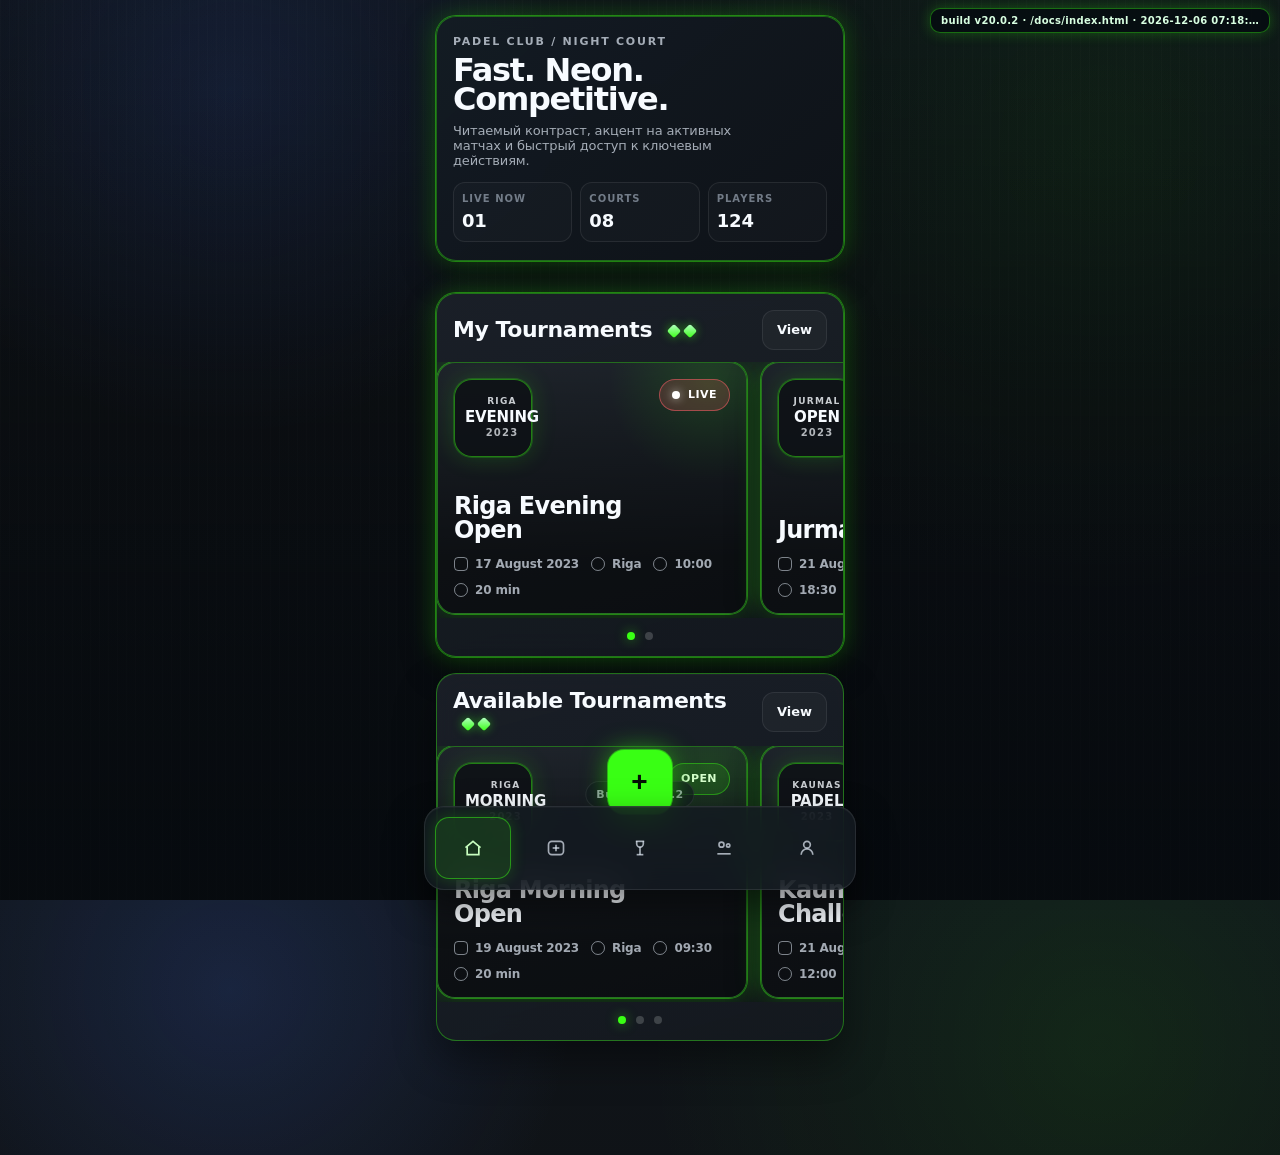
==== commit 8b04eeab: "Release v20.0.2 with updated mobile UX and deployment runbook" ====
--- a/docs/index.html
+++ b/docs/index.html
@@ -7,7 +7,7 @@
   <meta http-equiv="Cache-Control" content="no-cache, no-store, must-revalidate" />
   <meta http-equiv="Pragma" content="no-cache" />
   <meta http-equiv="Expires" content="0" />
-  <title>Padel OS v20.0.1</title>
+  <title>Padel OS v20.0.2</title>
   <style>
     :root{
       --bg:#0F1215;
@@ -212,6 +212,27 @@
     .set-grid{display:grid;gap:12px;margin-top:14px}
     .set-row{display:grid;grid-template-columns:1fr auto 1fr;gap:10px;align-items:center}
     .set-row label{margin-bottom:6px;font-size:11px;letter-spacing:.04em;text-transform:uppercase}
+
+
+    .bottom{grid-template-columns:repeat(5,1fr)}
+    .nav span{display:none}
+    .fab{left:50%;right:auto;transform:translateX(-50%);bottom:calc(86px + env(safe-area-inset-bottom));width:64px;height:64px;border-radius:16px}
+    .pill-live{background:rgba(255,75,75,.24);border-color:rgba(255,75,75,.7)}
+    .live-score{box-shadow:0 0 0 1px rgba(57,255,20,.55),0 0 24px rgba(57,255,20,.38)}
+    .set-row{border-radius:16px}
+    .score-control{display:grid;grid-template-columns:56px 1fr 56px;align-items:center;gap:8px}
+    .score-op{height:56px;border-radius:16px;border:1px solid rgba(57,255,20,.45);background:rgba(57,255,20,.08);color:#d9ffd6;font-size:28px;font-weight:800}
+    .score-box input,.set-row input{font-size:52px;line-height:1;min-height:92px}
+    .players-tabs{display:grid;grid-template-columns:repeat(3,1fr);gap:8px;margin-bottom:12px}
+    .tab-btn{min-height:44px;border-radius:16px;border:1px solid var(--line);background:rgba(255,255,255,.03);color:var(--muted);font-weight:700}
+    .tab-btn.active{background:rgba(57,255,20,.14);color:#d5ffce;border-color:rgba(57,255,20,.45)}
+    .player-card{padding:14px;border-radius:16px;border:1px solid var(--line);background:linear-gradient(165deg, rgba(32,38,46,.88), rgba(23,28,34,.96));margin-bottom:10px;touch-action:pan-y;transition:transform .18s ease, border-color .18s ease}
+    .player-card.swipe-right{transform:translateX(10px);border-color:rgba(57,255,20,.55)}
+    .player-card.swipe-left{transform:translateX(-10px);border-color:rgba(255,75,75,.65)}
+    .mini-hint{font-size:12px;color:var(--muted2);margin-bottom:10px}
+    .profile-graph{margin-top:14px;padding:12px;border-radius:16px;border:1px solid var(--line);background:rgba(255,255,255,.02)}
+    .profile-graph svg{width:100%;height:120px;display:block}
+    .profile-graph polyline{fill:none;stroke:#39FF14;stroke-width:3;filter:drop-shadow(0 0 6px rgba(57,255,20,.55))}
 
     @media (max-width:380px){.card{flex-basis:calc(100% - 52px)}.actions,.modal-actions{grid-template-columns:1fr}}
     @media (prefers-reduced-motion:reduce){*{scroll-behavior:auto!important;transition:none!important;animation:none!important}}
@@ -288,34 +309,34 @@
             <div class="set-row">
               <div>
                 <label>Set 1 · Team 1</label>
-                <input id="set1Team1" type="number" min="0" max="99" value="0">
+                <div class="score-control"><button class="score-op" data-op="minus" data-target="set1Team1">−</button><input id="set1Team1" type="number" min="0" max="99" value="0"><button class="score-op" data-op="plus" data-target="set1Team1">+</button></div>
               </div>
               <div class="vs">:</div>
               <div>
                 <label>Set 1 · Team 2</label>
-                <input id="set1Team2" type="number" min="0" max="99" value="0">
+                <div class="score-control"><button class="score-op" data-op="minus" data-target="set1Team2">−</button><input id="set1Team2" type="number" min="0" max="99" value="0"><button class="score-op" data-op="plus" data-target="set1Team2">+</button></div>
               </div>
             </div>
             <div class="set-row">
               <div>
                 <label>Set 2 · Team 1</label>
-                <input id="set2Team1" type="number" min="0" max="99" value="0">
+                <div class="score-control"><button class="score-op" data-op="minus" data-target="set2Team1">−</button><input id="set2Team1" type="number" min="0" max="99" value="0"><button class="score-op" data-op="plus" data-target="set2Team1">+</button></div>
               </div>
               <div class="vs">:</div>
               <div>
                 <label>Set 2 · Team 2</label>
-                <input id="set2Team2" type="number" min="0" max="99" value="0">
+                <div class="score-control"><button class="score-op" data-op="minus" data-target="set2Team2">−</button><input id="set2Team2" type="number" min="0" max="99" value="0"><button class="score-op" data-op="plus" data-target="set2Team2">+</button></div>
               </div>
             </div>
             <div class="set-row">
               <div>
                 <label>Set 3 · Team 1</label>
-                <input id="set3Team1" type="number" min="0" max="99" value="0">
+                <div class="score-control"><button class="score-op" data-op="minus" data-target="set3Team1">−</button><input id="set3Team1" type="number" min="0" max="99" value="0"><button class="score-op" data-op="plus" data-target="set3Team1">+</button></div>
               </div>
               <div class="vs">:</div>
               <div>
                 <label>Set 3 · Team 2</label>
-                <input id="set3Team2" type="number" min="0" max="99" value="0">
+                <div class="score-control"><button class="score-op" data-op="minus" data-target="set3Team2">−</button><input id="set3Team2" type="number" min="0" max="99" value="0"><button class="score-op" data-op="plus" data-target="set3Team2">+</button></div>
               </div>
             </div>
           </div>
@@ -331,6 +352,20 @@
       <section>
         <div class="base-head"><h1>Tournaments</h1><div class="pill">Join / Withdraw</div></div>
         <div id="tournamentsList"></div>
+      </section>
+    </main>
+
+
+    <main id="players" class="page">
+      <section>
+        <div class="base-head"><h1>Players</h1><div class="pill">Manage</div></div>
+        <div class="players-tabs">
+          <button class="tab-btn active" data-player-tab="all">Все</button>
+          <button class="tab-btn" data-player-tab="pending">Ожидают</button>
+          <button class="tab-btn" data-player-tab="blocked">Заблокированы</button>
+        </div>
+        <div class="mini-hint">Свайп карточки: вправо — одобрить, влево — заблокировать.</div>
+        <div id="playersList"></div>
       </section>
     </main>
 
@@ -344,15 +379,20 @@
           </div>
         </div>
         <div class="kv">
-          <div><small>Joined</small><strong id="pJoined">0</strong></div>
-          <div><small>Matches</small><strong id="pMatches">0</strong></div>
-          <div><small>Live</small><strong id="pLive">0</strong></div>
+          <div><small>Всего игр</small><strong id="pMatches">0</strong></div>
+          <div><small>% побед</small><strong id="pWinRate">0%</strong></div>
+          <div><small>Место в клубе</small><strong id="pRank">#0</strong></div>
+        </div>
+        <div class="profile-graph">
+          <svg viewBox="0 0 300 120" aria-label="Rating trend">
+            <polyline id="ratingLine" points="0,90 60,82 120,70 180,58 240,44 300,38"></polyline>
+          </svg>
         </div>
       </section>
     </main>
   </div>
 
-  <div id="buildVersion" class="build-version">Build v20.0.1</div>
+  <div id="buildVersion" class="build-version">Build v20.0.2</div>
   <div id="diagBadge" class="diag-badge">boot…</div>
 
   <nav class="bottom">
@@ -367,6 +407,9 @@
     <button class="nav" data-page="tournaments" aria-label="Tournaments">
       <svg viewBox="0 0 24 24" fill="none" stroke="currentColor" stroke-width="2"><path d="M7 4h10"/><path d="M8 4v3a4 4 0 0 0 8 0V4"/><path d="M8 20h8"/><path d="M12 11v9"/></svg>
       <span>Tournaments</span>
+    </button>
+    <button class="nav" data-page="players" aria-label="Players">
+      <svg viewBox="0 0 24 24" fill="none" stroke="currentColor" stroke-width="2"><path d="M4 19h16"/><circle cx="9" cy="8" r="3"/><circle cx="17" cy="9" r="2"/></svg>
     </button>
     <button class="nav" data-page="profile" aria-label="Profile">
       <svg viewBox="0 0 24 24" fill="none" stroke="currentColor" stroke-width="2"><circle cx="12" cy="8" r="4"/><path d="M5 20a7 7 0 0 1 14 0"/></svg>
@@ -394,15 +437,15 @@
 
   <script>
     (() => {
-      const KEY = 'padel.v20.1.status-flow';
-      const BUILD_VERSION = 'v20.0.1';
+      const KEY = 'padel.v20.2.status-flow';
+      const BUILD_VERSION = 'v20.0.2';
       const PLAYER_ID = 'p1';
 
       const diagEl = document.getElementById('diagBadge');
       const setDiag = (text) => { if(diagEl) diagEl.textContent = text; };
 
       (async () => {
-        const legacyKeys = Object.keys(localStorage).filter(k => /^padel\.v19\./.test(k) || /^padel\.v20\.status-flow$/.test(k));
+        const legacyKeys = Object.keys(localStorage).filter(k => /^padel\.v19\./.test(k) || /^padel\.v20\.(?:1|2)?\.status-flow$/.test(k));
         legacyKeys.forEach(k => localStorage.removeItem(k));
 
         if ('serviceWorker' in navigator) {
@@ -428,7 +471,7 @@
       })();
 
       const PLAYER_NAME = 'Nikolaj P.';
-      const SAFE_PAGES = new Set(['home','matches','tournaments','profile','match-detail']);
+      const SAFE_PAGES = new Set(['home','matches','tournaments','players','profile','match-detail']);
       const seed = {
         player:{id:'p1', name:'Nikolaj P.'},
         tournaments:[
@@ -437,6 +480,12 @@
           {id:'t3', name:'Riga Morning Open', date:'19 August 2023', city:'Riga', start:'09:30', duration:'20 min', status:'open', myStatus:'open'},
           {id:'t4', name:'Kaunas Padel Challenge', date:'21 August 2023', city:'Kaunas', start:'12:00', duration:'30 min', status:'open', myStatus:'open'},
           {id:'t5', name:'Tartu Summer Cup', date:'26 August 2023', city:'Tartu', start:'10:00', duration:'20 min', status:'open', myStatus:'open'}
+        ],
+        players:[
+          {id:'u1',name:'Armands K.',status:'pending',games:34,winRate:58},
+          {id:'u2',name:'Mikus R.',status:'approved',games:51,winRate:62},
+          {id:'u3',name:'Edgars S.',status:'blocked',games:12,winRate:29},
+          {id:'u4',name:'Laura T.',status:'pending',games:18,winRate:54}
         ],
         matches:[
           {id:'m1', tournamentId:'t1', time:'10:00', court:'Court 1', team1:'Team 1', team2:'Team 2', team1Players:['Nikolaj P.','Armands K.'], team2Players:['Mikus R.','Edgars S.'], score1:1, score2:1, resultAuthor:null, status:'live'},
@@ -471,7 +520,7 @@
         return Math.max(0, Math.min(99, Math.round(num)));
       }
 
-      const pages = ['home','matches','tournaments','profile','match-detail'];
+      const pages = ['home','matches','tournaments','players','profile','match-detail'];
       function go(page){
         const safePage = SAFE_PAGES.has(page) ? page : 'home';
         document.querySelectorAll('.nav').forEach(btn => btn.classList.toggle('active', btn.dataset.page === safePage));
@@ -589,7 +638,7 @@
       function matchMarkup(m){
         const score = m.score1 == null ? '—' : `${m.score1} - ${m.score2}`;
         return `
-          <article class="match-card glass result-card" role="button" tabindex="0" data-id="${m.id}" aria-label="Open match ${m.team1} versus ${m.team2}">
+          <article class="match-card glass result-card ${m.status === 'live' ? 'live-score' : ''}" role="button" tabindex="0" data-id="${m.id}" aria-label="Open match ${m.team1} versus ${m.team2}">
             <div class="row">
               <div>
                 <div class="tournament-kicker">${m.time} · ${m.court}</div>
@@ -683,12 +732,47 @@
         }));
       }
 
+
+      let activePlayerTab = 'all';
+      function playerRow(p){
+        return `<article class="player-card" data-player-id="${p.id}"><div class="row"><div><div class="match-title" style="font-size:18px">${p.name}</div><div class="sub">Матчей: ${p.games} · Win: ${p.winRate}%</div></div><div class="badge ${p.status==='blocked'?'finished':'open'}">${p.status==='pending'?'PENDING':p.status.toUpperCase()}</div></div></article>`;
+      }
+      function bindPlayerCards(){
+        document.querySelectorAll('.player-card').forEach(card => {
+          let startX = 0;
+          card.addEventListener('pointerdown', e => { startX = e.clientX; });
+          card.addEventListener('pointerup', e => {
+            const dx = e.clientX - startX;
+            const player = state.players.find(x => x.id === card.dataset.playerId);
+            if(!player) return;
+            if(dx > 60){ player.status = 'approved'; card.classList.add('swipe-right'); announce(`${player.name} approved`); }
+            if(dx < -60){ player.status = 'blocked'; card.classList.add('swipe-left'); announce(`${player.name} blocked`); }
+            save(); renderPlayers();
+          });
+        });
+      }
+      function renderPlayers(){
+        document.querySelectorAll('[data-player-tab]').forEach(btn => btn.classList.toggle('active', btn.dataset.playerTab === activePlayerTab));
+        const list = activePlayerTab === 'all' ? state.players : state.players.filter(p => p.status === activePlayerTab || (activePlayerTab==='pending' && p.status==='pending'));
+        document.getElementById('playersList').innerHTML = list.map(playerRow).join('') || '<div class="empty">Нет игроков в этом фильтре.</div>';
+        bindPlayerCards();
+      }
+      document.querySelectorAll('[data-player-tab]').forEach(btn => btn.addEventListener('click', () => {activePlayerTab = btn.dataset.playerTab; renderPlayers();}));
+
+      document.querySelectorAll('.score-op').forEach(btn => btn.addEventListener('click', () => {
+        const input = document.getElementById(btn.dataset.target);
+        if(!input) return;
+        const next = clampScore((Number(input.value) || 0) + (btn.dataset.op === 'plus' ? 1 : -1));
+        input.value = next;
+      }));
+
       function renderProfile(){
-        const joined = state.tournaments.filter(t => t.myStatus === 'joined').length;
-        const live = state.tournaments.filter(t => t.status === 'live' && t.myStatus === 'joined').length;
-        document.getElementById('pJoined').textContent = joined;
-        document.getElementById('pMatches').textContent = state.matches.length;
-        document.getElementById('pLive').textContent = live;
+        const total = state.matches.length;
+        const won = Math.max(1, Math.round(total * 0.58));
+        const rate = Math.round((won / Math.max(1,total)) * 100);
+        document.getElementById('pMatches').textContent = total;
+        document.getElementById('pWinRate').textContent = `${rate}%`;
+        document.getElementById('pRank').textContent = '#7';
       }
 
       let activeMatchId = null;
@@ -740,6 +824,7 @@
         renderHome();
         renderMatches();
         renderTournaments();
+        renderPlayers();
         renderProfile();
       }
       renderAll();
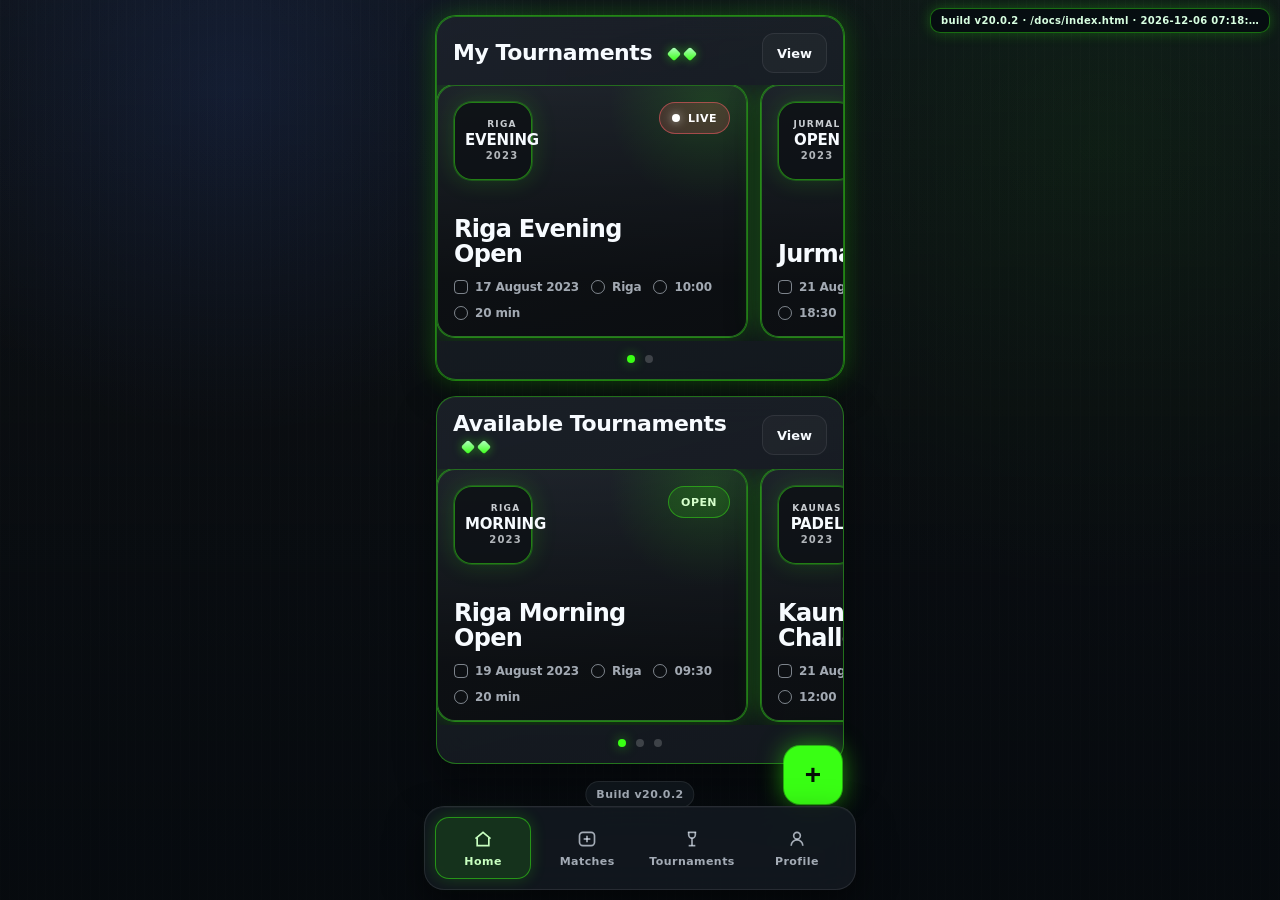
==== commit f88dc39d: "Remove home hero section and restore labeled 4-tab navigation" ====
--- a/docs/index.html
+++ b/docs/index.html
@@ -58,21 +58,6 @@
     .glass{backdrop-filter: blur(14px) saturate(120%);-webkit-backdrop-filter: blur(14px) saturate(120%)}
 
     .section-gap,.list-section{display:flex;flex-direction:column;gap:16px}
-    .hero-panel{
-      margin-bottom:16px;
-      border-radius:20px;
-      border:1px solid rgba(57,255,20,.35);
-      background:linear-gradient(140deg, rgba(20,28,36,.95), rgba(14,18,24,.98));
-      padding:18px 16px;
-      box-shadow:var(--neon-glow);
-    }
-    .hero-kicker{font-size:11px;letter-spacing:.16em;text-transform:uppercase;color:var(--muted);font-weight:700}
-    .hero-title{margin:8px 0 0;font-size:32px;line-height:.92;letter-spacing:-.04em;font-weight:900}
-    .hero-sub{margin:8px 0 0;font-size:13px;color:var(--muted);max-width:34ch}
-    .hero-stats{display:grid;grid-template-columns:repeat(3,1fr);gap:8px;margin-top:14px}
-    .hero-stats div{padding:10px 8px;border-radius:12px;background:rgba(255,255,255,.02);border:1px solid rgba(255,255,255,.08)}
-    .hero-stats small{display:block;font-size:10px;letter-spacing:.1em;color:var(--muted2);text-transform:uppercase;font-weight:700}
-    .hero-stats strong{display:block;margin-top:6px;font-size:18px}
     .fab{
       position:fixed;
       right:max(18px, calc((100vw - var(--page)) / 2 + 18px));
@@ -214,9 +199,9 @@
     .set-row label{margin-bottom:6px;font-size:11px;letter-spacing:.04em;text-transform:uppercase}
 
 
-    .bottom{grid-template-columns:repeat(5,1fr)}
-    .nav span{display:none}
-    .fab{left:50%;right:auto;transform:translateX(-50%);bottom:calc(86px + env(safe-area-inset-bottom));width:64px;height:64px;border-radius:16px}
+    .bottom{grid-template-columns:repeat(4,1fr)}
+    .nav span{display:block}
+    .fab{right:max(18px, calc((100vw - var(--page)) / 2 + 18px));left:auto;transform:none;bottom:calc(96px + env(safe-area-inset-bottom));width:58px;height:58px;border-radius:16px}
     .pill-live{background:rgba(255,75,75,.24);border-color:rgba(255,75,75,.7)}
     .live-score{box-shadow:0 0 0 1px rgba(57,255,20,.55),0 0 24px rgba(57,255,20,.38)}
     .set-row{border-radius:16px}
@@ -243,16 +228,7 @@
   <div class="app">
     <main id="home" class="page active">
       <div class="section-gap">
-      <section class="hero-panel glass">
-        <div class="hero-kicker">Padel Club / Night court</div>
-        <h1 class="hero-title">Fast. Neon. Competitive.</h1>
-        <p class="hero-sub">Читаемый контраст, акцент на активных матчах и быстрый доступ к ключевым действиям.</p>
-        <div class="hero-stats">
-          <div><small>Live now</small><strong>01</strong></div>
-          <div><small>Courts</small><strong>08</strong></div>
-          <div><small>Players</small><strong>124</strong></div>
-        </div>
-      </section>
+
         <section class="section-shell shell-blue glass">
           <div class="head">
             <h2>My Tournaments <span class="diamonds"><span></span><span></span></span></h2>
@@ -407,9 +383,6 @@
     <button class="nav" data-page="tournaments" aria-label="Tournaments">
       <svg viewBox="0 0 24 24" fill="none" stroke="currentColor" stroke-width="2"><path d="M7 4h10"/><path d="M8 4v3a4 4 0 0 0 8 0V4"/><path d="M8 20h8"/><path d="M12 11v9"/></svg>
       <span>Tournaments</span>
-    </button>
-    <button class="nav" data-page="players" aria-label="Players">
-      <svg viewBox="0 0 24 24" fill="none" stroke="currentColor" stroke-width="2"><path d="M4 19h16"/><circle cx="9" cy="8" r="3"/><circle cx="17" cy="9" r="2"/></svg>
     </button>
     <button class="nav" data-page="profile" aria-label="Profile">
       <svg viewBox="0 0 24 24" fill="none" stroke="currentColor" stroke-width="2"><circle cx="12" cy="8" r="4"/><path d="M5 20a7 7 0 0 1 14 0"/></svg>
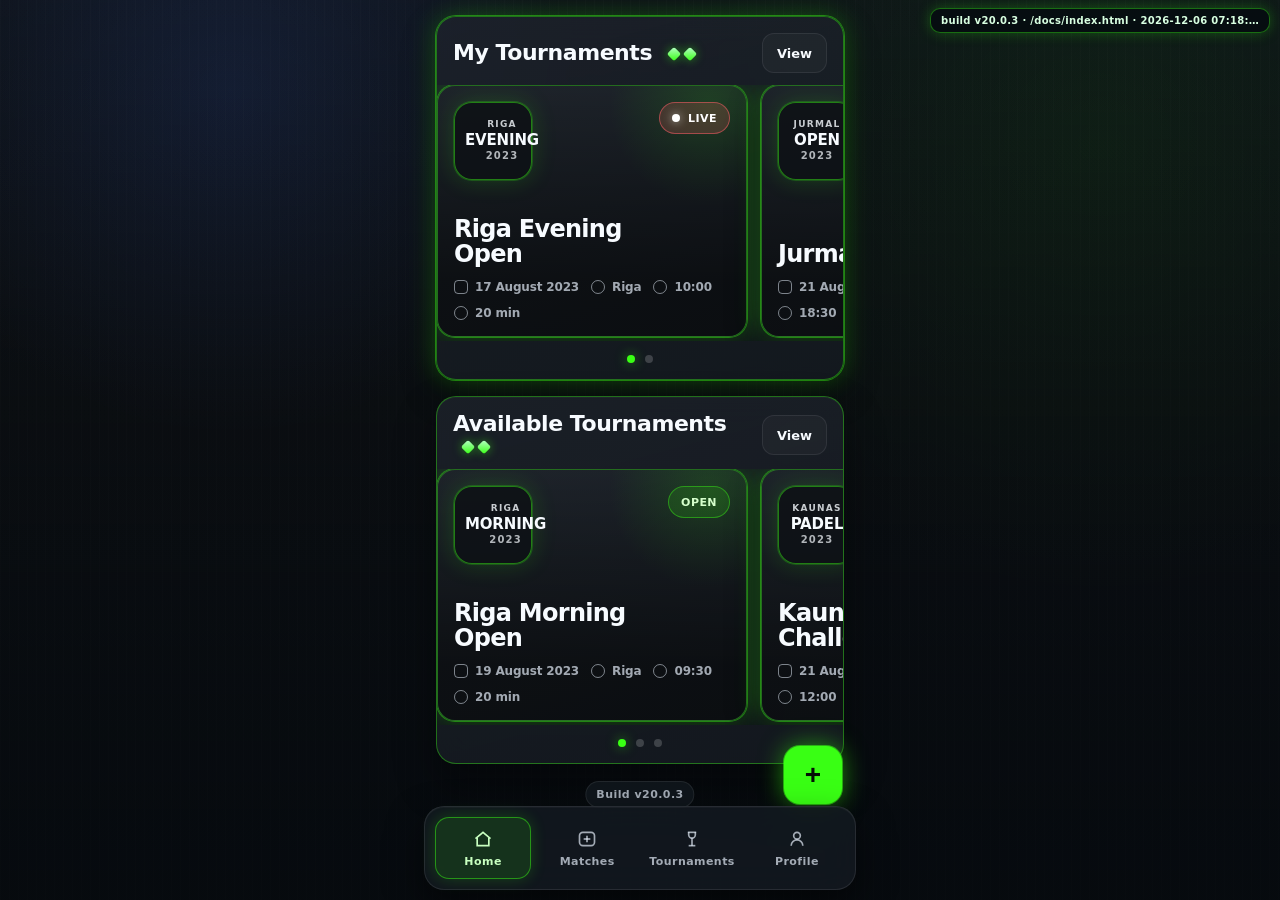
==== commit f4ad4ece: "Bump build to v20.0.3 to force fresh public cache" ====
--- a/docs/index.html
+++ b/docs/index.html
@@ -7,7 +7,7 @@
   <meta http-equiv="Cache-Control" content="no-cache, no-store, must-revalidate" />
   <meta http-equiv="Pragma" content="no-cache" />
   <meta http-equiv="Expires" content="0" />
-  <title>Padel OS v20.0.2</title>
+  <title>Padel OS v20.0.3</title>
   <style>
     :root{
       --bg:#0F1215;
@@ -368,7 +368,7 @@
     </main>
   </div>
 
-  <div id="buildVersion" class="build-version">Build v20.0.2</div>
+  <div id="buildVersion" class="build-version">Build v20.0.3</div>
   <div id="diagBadge" class="diag-badge">boot…</div>
 
   <nav class="bottom">
@@ -410,15 +410,15 @@
 
   <script>
     (() => {
-      const KEY = 'padel.v20.2.status-flow';
-      const BUILD_VERSION = 'v20.0.2';
+      const KEY = 'padel.v20.3.status-flow';
+      const BUILD_VERSION = 'v20.0.3';
       const PLAYER_ID = 'p1';
 
       const diagEl = document.getElementById('diagBadge');
       const setDiag = (text) => { if(diagEl) diagEl.textContent = text; };
 
       (async () => {
-        const legacyKeys = Object.keys(localStorage).filter(k => /^padel\.v19\./.test(k) || /^padel\.v20\.(?:1|2)?\.status-flow$/.test(k));
+        const legacyKeys = Object.keys(localStorage).filter(k => /^padel\.v19\./.test(k) || /^padel\.v20\.(?:1|2|3)?\.status-flow$/.test(k));
         legacyKeys.forEach(k => localStorage.removeItem(k));
 
         if ('serviceWorker' in navigator) {
